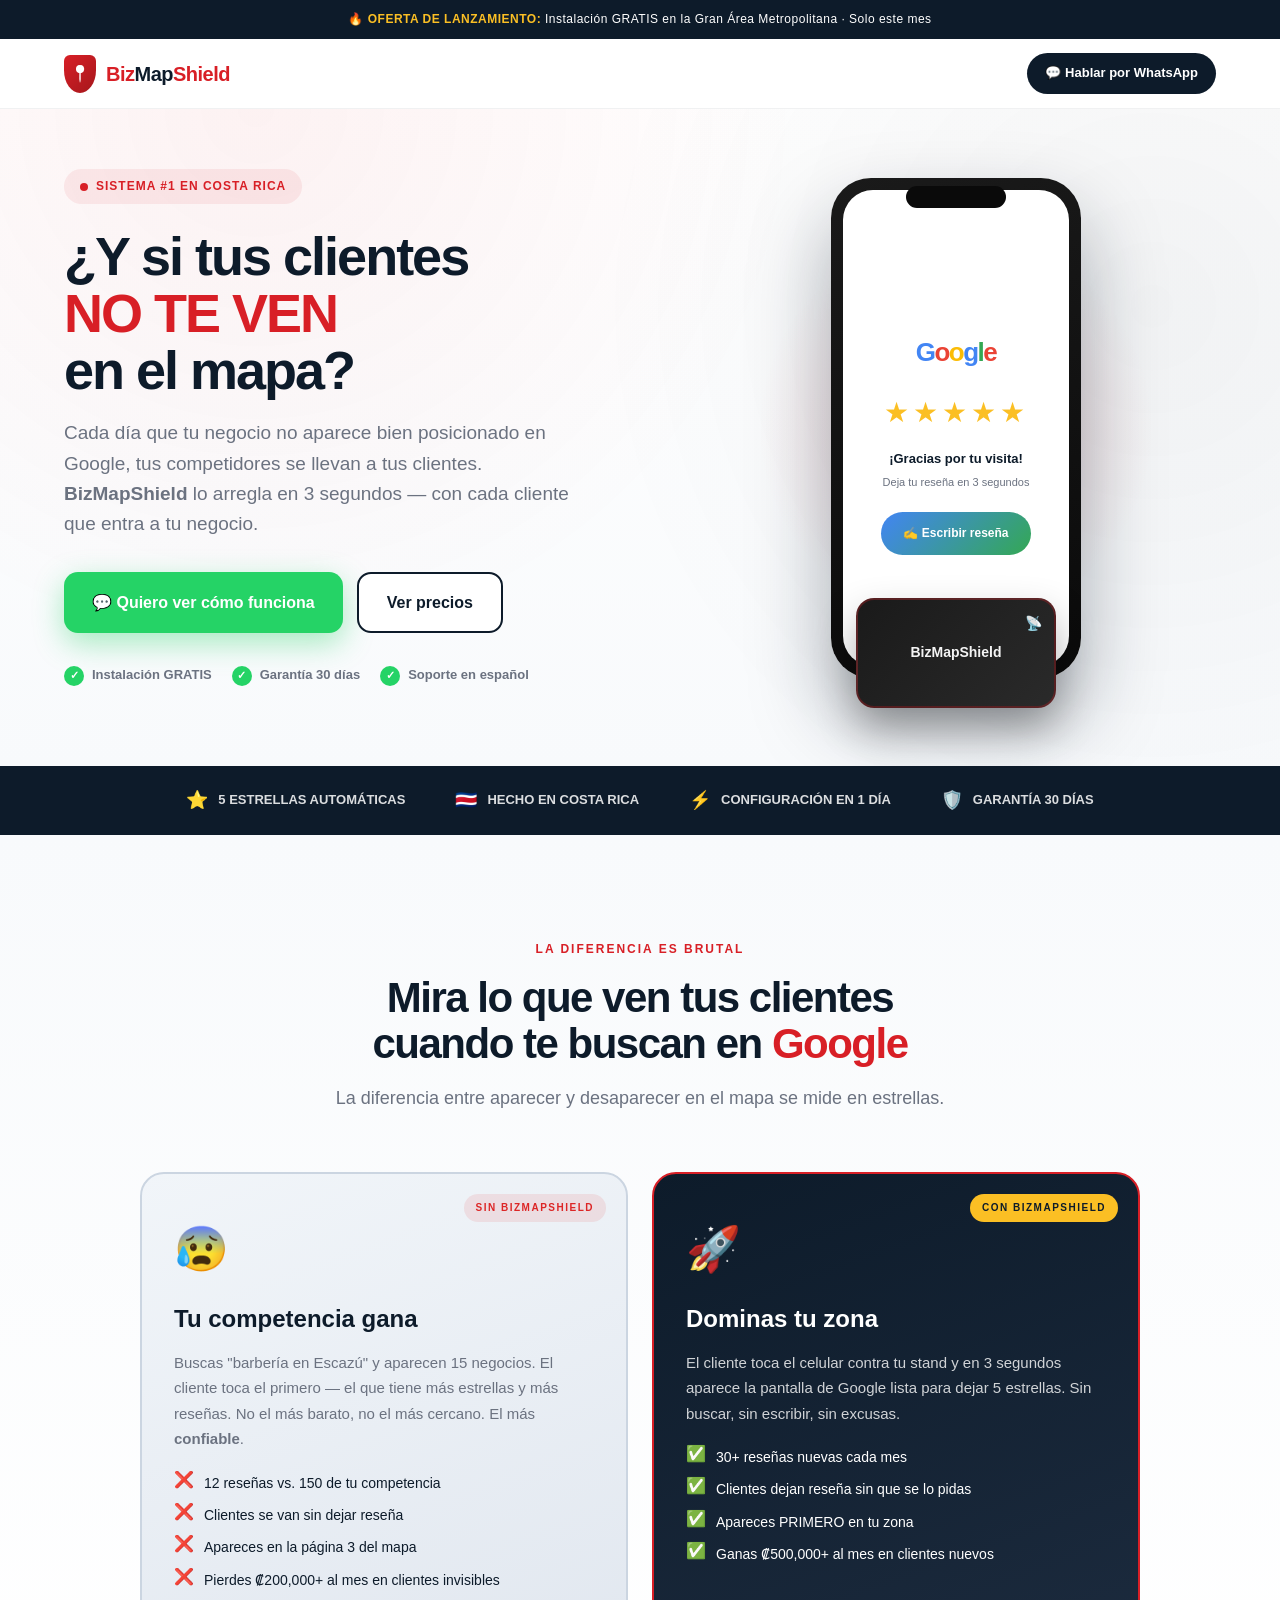
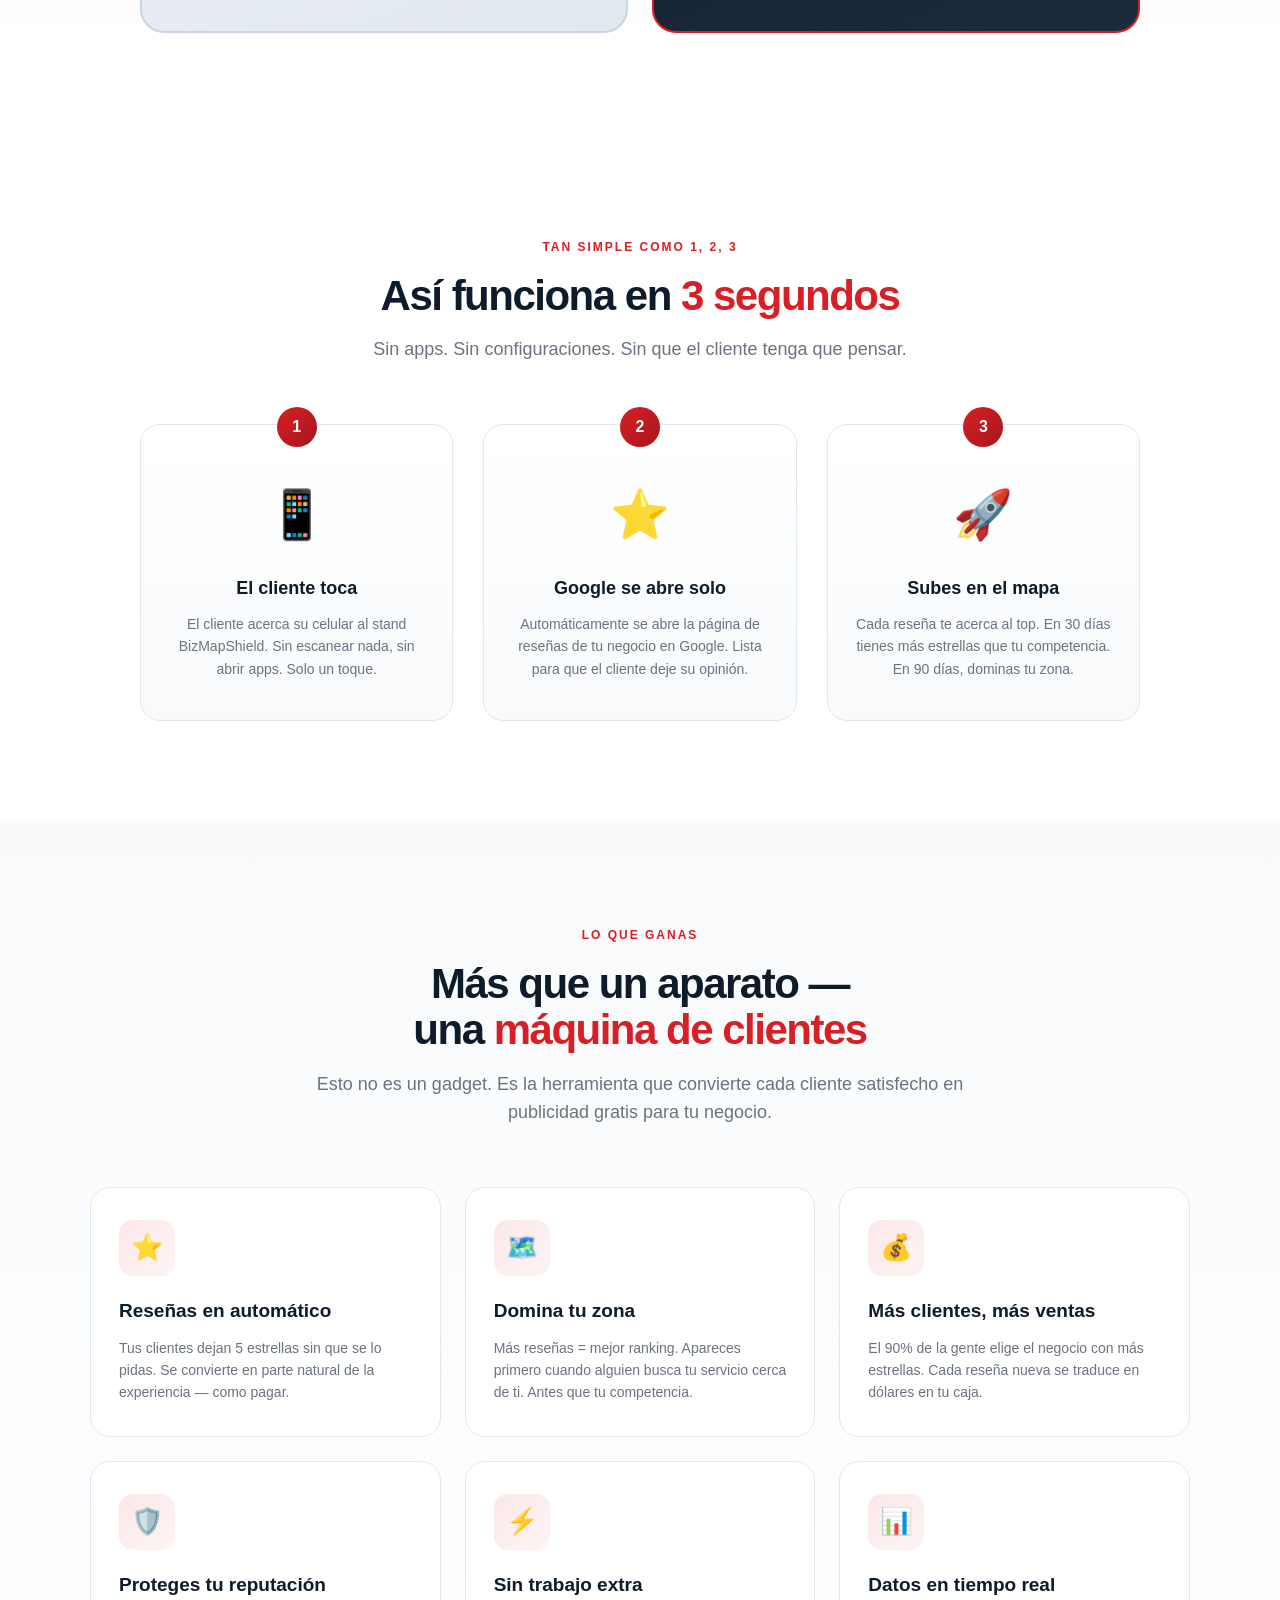
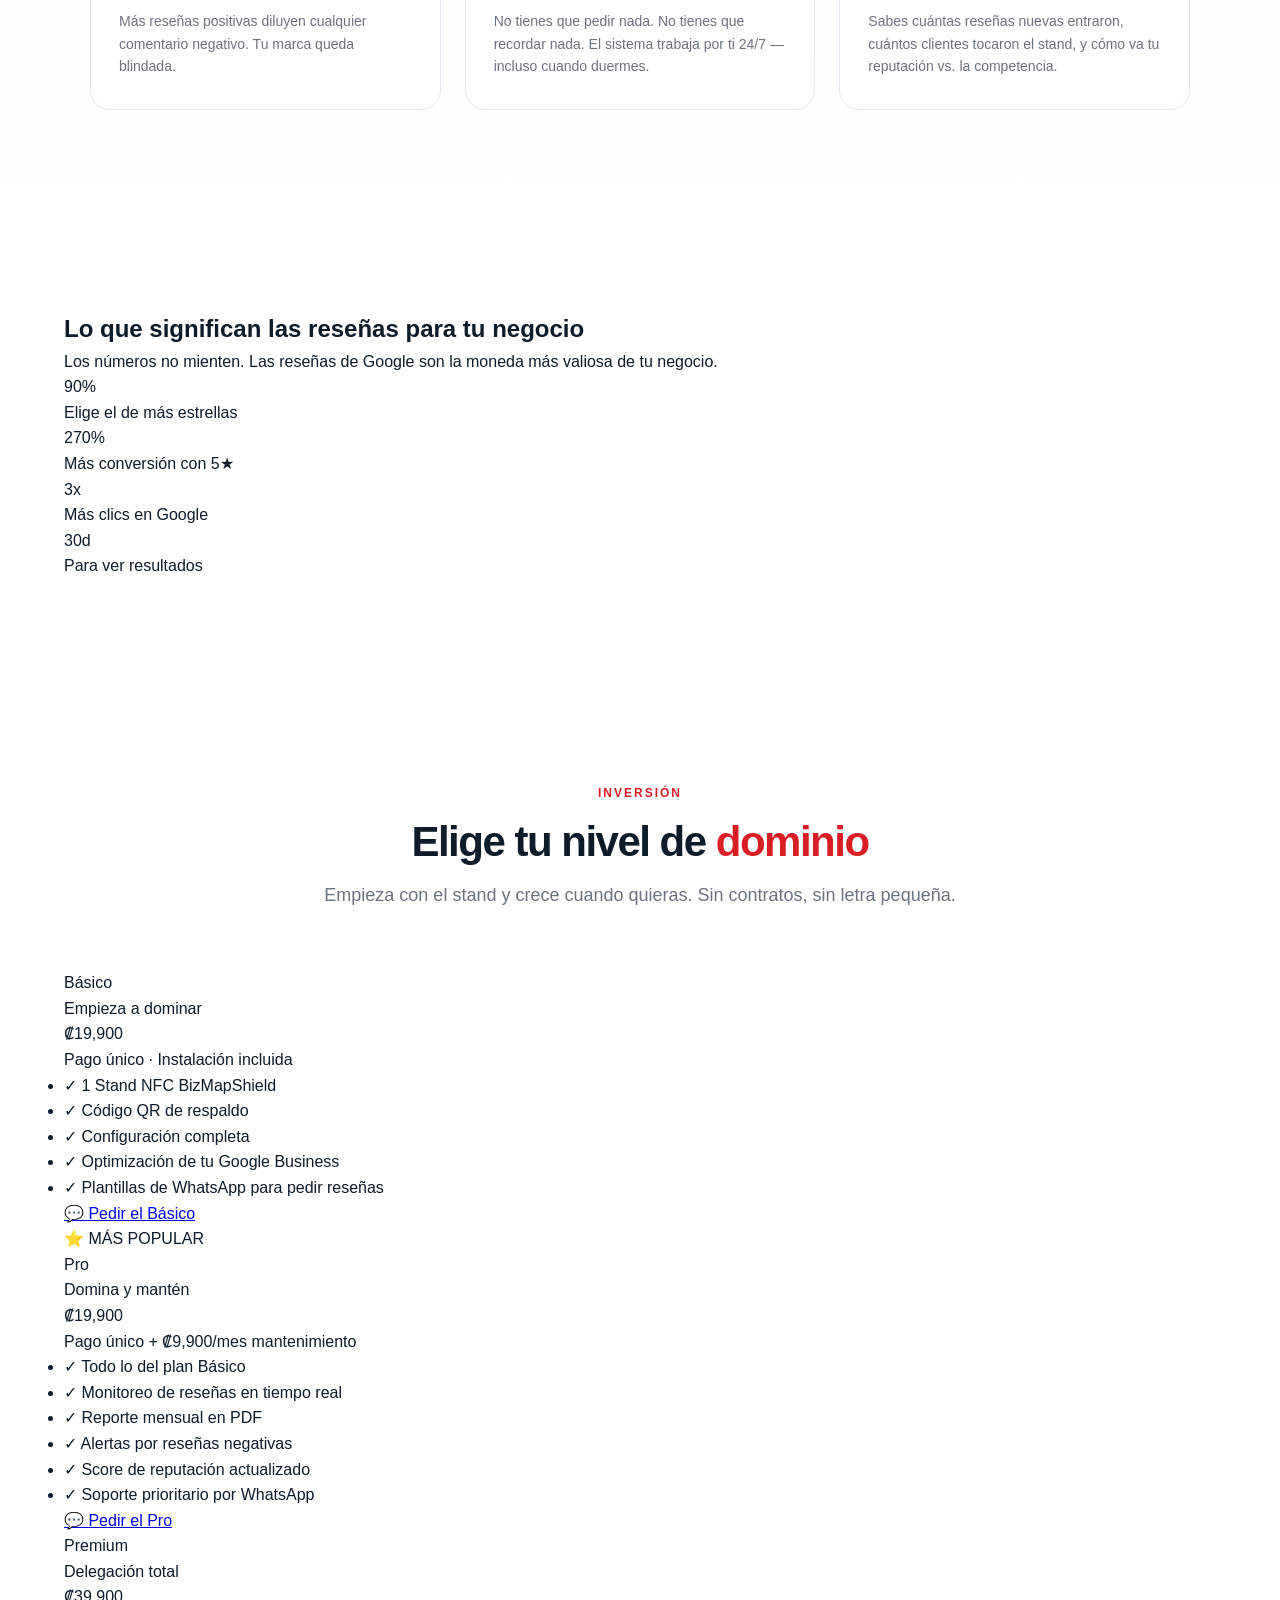
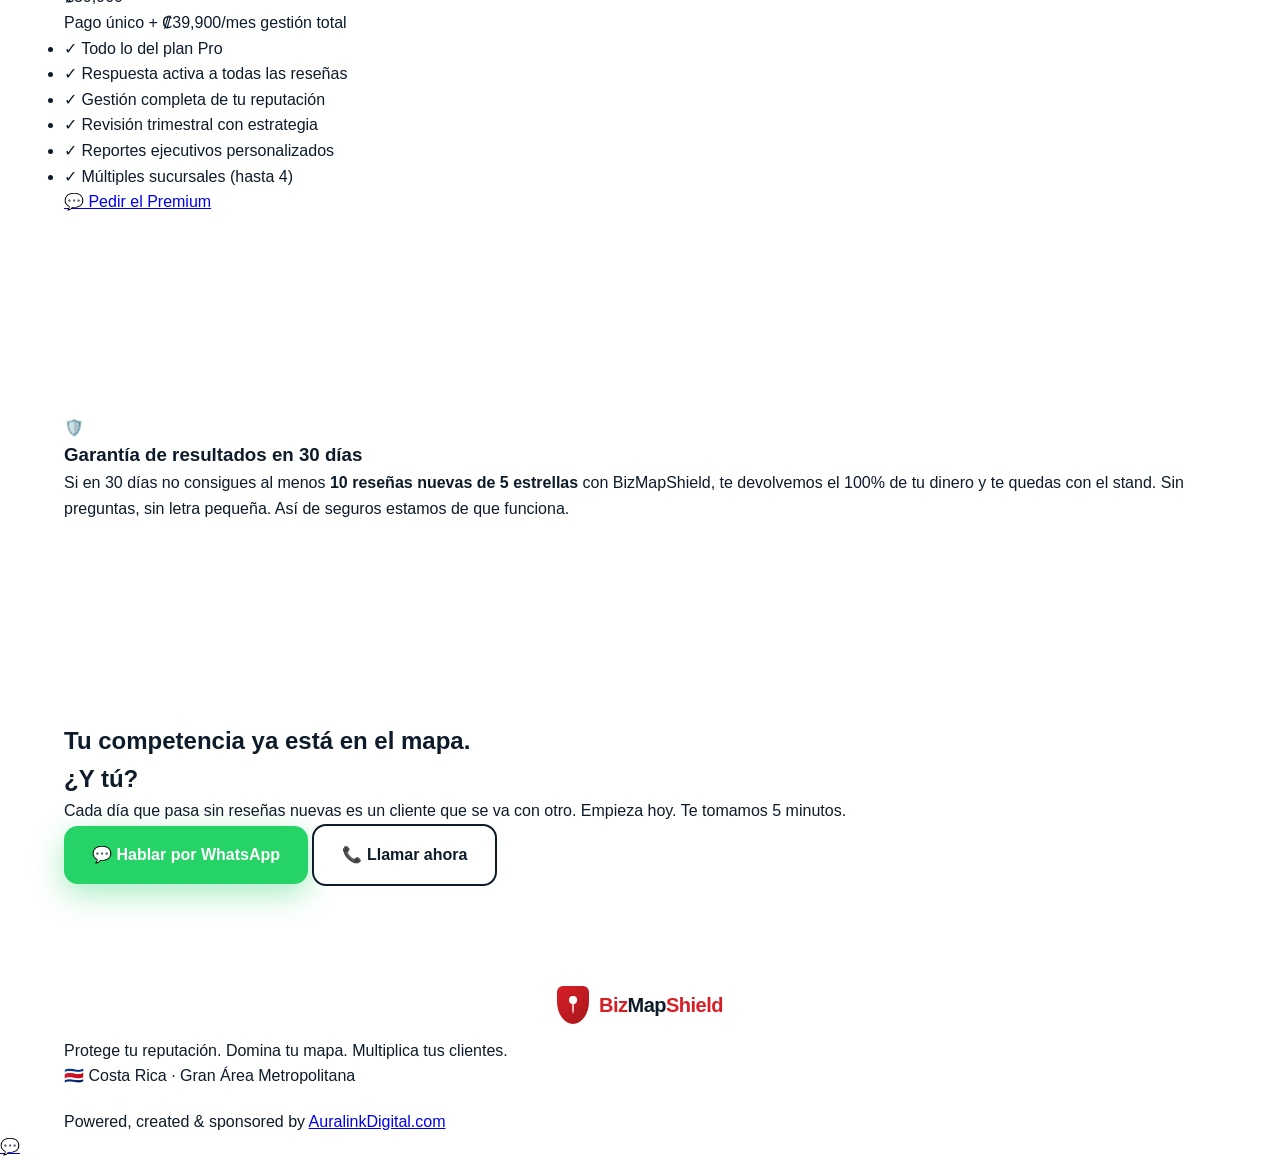
==== bizmapshieldlanding.html @ e91184d0 "Add files via upload" ====
<!DOCTYPE html>
<html lang="es">
<head>
<meta charset="UTF-8" />
<meta name="viewport" content="width=device-width, initial-scale=1.0" />
<title>BizMapShield — Domina tu Mapa. Multiplica tus Clientes.</title>
<meta name="description" content="Consigue más reseñas de 5 estrellas en Google automáticamente. Domina tu zona en Google Maps y multiplica tus clientes. Desde ₡19,900. Costa Rica." />

<script async src="https://www.googletagmanager.com/gtag/js?id=G-H999LY10ZN"></script>
<script>
  window.dataLayer = window.dataLayer || [];
  function gtag(){dataLayer.push(arguments);}
  gtag('js', new Date());
  gtag('config', 'G-H999LY10ZN');
</script>

<style>
  * { margin: 0; padding: 0; box-sizing: border-box; }
  :root {
    --red: #d81f26;
    --red-dark: #a5171c;
    --navy: #0d1b2a;
    --navy-light: #1b2a3d;
    --white: #ffffff;
    --gray: #6b7280;
    --green: #25D366;
    --gold: #fbbf24;
  }
  html { scroll-behavior: smooth; }
  body {
    font-family: -apple-system, BlinkMacSystemFont, "Segoe UI", Roboto, Arial, sans-serif;
    background: var(--white);
    color: var(--navy);
    -webkit-font-smoothing: antialiased;
    overflow-x: hidden;
    line-height: 1.6;
  }
  @keyframes fadeUp { from { opacity: 0; transform: translateY(30px); } to { opacity: 1; transform: translateY(0); } }
  @keyframes pulse { 0%,100% { transform: scale(1); } 50% { transform: scale(1.08); } }
  @keyframes float { 0%,100% { transform: translateY(0); } 50% { transform: translateY(-12px); } }
  @keyframes star-pop { 0% { transform: scale(0) rotate(-45deg); opacity: 0; } 60% { transform: scale(1.2); opacity: 1; } 100% { transform: scale(1); opacity: 1; } }

  .reveal { opacity: 0; transform: translateY(30px); transition: opacity 0.8s ease, transform 0.8s ease; }
  .reveal.visible { opacity: 1; transform: translateY(0); }
  .container { max-width: 1200px; margin: 0 auto; padding: 0 24px; }

  .topbar { background: var(--navy); color: var(--white); padding: 10px 0; font-size: 12px; text-align: center; letter-spacing: 0.5px; }
  .topbar strong { color: var(--gold); }

  .navbar { position: sticky; top: 0; z-index: 100; background: rgba(255,255,255,0.95); backdrop-filter: blur(12px); -webkit-backdrop-filter: blur(12px); border-bottom: 1px solid rgba(13,27,42,0.06); padding: 14px 0; }
  .nav-inner { display: flex; justify-content: space-between; align-items: center; max-width: 1200px; margin: 0 auto; padding: 0 24px; }
  .brand { display: flex; align-items: center; gap: 10px; font-size: 20px; font-weight: 800; letter-spacing: -0.5px; }
  .brand-shield { width: 32px; height: 38px; background: linear-gradient(135deg, var(--red), var(--red-dark)); border-radius: 6px 6px 50% 50% / 6px 6px 60% 60%; display: flex; align-items: center; justify-content: center; }
  .brand-shield::after { content: "📍"; font-size: 16px; filter: brightness(0) invert(1); }
  .brand .biz { color: var(--red); }
  .brand .map { color: var(--navy); }
  .brand .shield { color: var(--red); }
  .nav-cta { display: flex; align-items: center; gap: 8px; background: var(--navy); color: var(--white); padding: 10px 18px; border-radius: 50px; font-size: 13px; font-weight: 700; text-decoration: none; transition: transform 0.2s; }
  .nav-cta:hover { transform: translateY(-1px); }

  .hero { position: relative; padding: 60px 0 80px; background: radial-gradient(circle at 20% 0%, rgba(216,31,38,0.06) 0%, transparent 45%), radial-gradient(circle at 90% 30%, rgba(13,27,42,0.05) 0%, transparent 45%), linear-gradient(180deg, #ffffff 0%, #f8fafc 100%); overflow: hidden; }
  .hero-grid { display: grid; grid-template-columns: 1.1fr 1fr; gap: 60px; align-items: center; }
  .hero-badge { display: inline-flex; align-items: center; gap: 8px; background: rgba(216,31,38,0.08); color: var(--red); padding: 8px 16px; border-radius: 50px; font-size: 12px; font-weight: 800; letter-spacing: 1px; text-transform: uppercase; margin-bottom: 24px; }
  .hero-badge .dot { width: 8px; height: 8px; background: var(--red); border-radius: 50%; animation: pulse 2s ease-in-out infinite; }
  .hero h1 { font-size: 54px; font-weight: 900; line-height: 1.05; letter-spacing: -2px; color: var(--navy); margin-bottom: 20px; }
  .hero h1 .red { color: var(--red); }
  .hero p.lead { font-size: 19px; color: var(--gray); line-height: 1.6; margin-bottom: 32px; max-width: 540px; }
  .hero-ctas { display: flex; gap: 14px; flex-wrap: wrap; }
  .btn { display: inline-flex; align-items: center; justify-content: center; gap: 10px; padding: 16px 28px; border-radius: 14px; font-size: 16px; font-weight: 800; text-decoration: none; border: none; cursor: pointer; transition: transform 0.2s, box-shadow 0.2s; font-family: inherit; white-space: nowrap; }
  .btn:active { transform: scale(0.97); }
  .btn-primary { background: var(--green); color: var(--white); box-shadow: 0 10px 30px rgba(37,211,102,0.4); }
  .btn-primary:hover { transform: translateY(-2px); box-shadow: 0 15px 40px rgba(37,211,102,0.5); }
  .btn-secondary { background: var(--white); color: var(--navy); border: 2px solid var(--navy); }
  .btn-secondary:hover { background: var(--navy); color: var(--white); transform: translateY(-2px); }
  .hero-trust { display: flex; gap: 20px; margin-top: 32px; flex-wrap: wrap; }
  .trust-item { display: flex; align-items: center; gap: 8px; font-size: 13px; color: var(--gray); font-weight: 600; }
  .trust-item .check { width: 20px; height: 20px; background: var(--green); border-radius: 50%; display: flex; align-items: center; justify-content: center; color: white; font-size: 11px; flex-shrink: 0; }

  .hero-visual { position: relative; display: flex; justify-content: center; align-items: center; min-height: 500px; }
  .visual-glow { position: absolute; width: 400px; height: 400px; background: radial-gradient(circle, rgba(216,31,38,0.15) 0%, transparent 70%); border-radius: 50%; animation: pulse 4s ease-in-out infinite; }
  .phone-mock { position: relative; width: 250px; height: 500px; background: linear-gradient(160deg, #1a1a1a, #0a0a0a); border-radius: 40px; padding: 12px; box-shadow: 0 40px 80px rgba(13,27,42,0.35); z-index: 2; animation: float 6s ease-in-out infinite; }
  .phone-screen { width: 100%; height: 100%; background: var(--white); border-radius: 30px; overflow: hidden; display: flex; flex-direction: column; position: relative; }
  .phone-notch { position: absolute; top: 8px; left: 50%; transform: translateX(-50%); width: 100px; height: 22px; background: #0a0a0a; border-radius: 50px; z-index: 3; }
  .phone-content { padding: 50px 18px 18px; display: flex; flex-direction: column; height: 100%; align-items: center; justify-content: center; text-align: center; }
  .google-logo { font-size: 26px; font-weight: 700; letter-spacing: -1.5px; margin-bottom: 18px; }
  .google-logo .g1 { color: #4285F4; }
  .google-logo .g2 { color: #EA4335; }
  .google-logo .g3 { color: #FBBC05; }
  .google-logo .g4 { color: #4285F4; }
  .google-logo .g5 { color: #34A853; }
  .google-logo .g6 { color: #EA4335; }
  .stars-big { font-size: 28px; color: var(--gold); letter-spacing: 4px; margin-bottom: 14px; }
  .stars-big span { display: inline-block; animation: star-pop 0.5s ease both; }
  .stars-big span:nth-child(1) { animation-delay: 0.1s; }
  .stars-big span:nth-child(2) { animation-delay: 0.2s; }
  .stars-big span:nth-child(3) { animation-delay: 0.3s; }
  .stars-big span:nth-child(4) { animation-delay: 0.4s; }
  .stars-big span:nth-child(5) { animation-delay: 0.5s; }
  .phone-text { font-size: 13px; color: var(--navy); font-weight: 700; line-height: 1.4; margin-bottom: 6px; }
  .phone-subtext { font-size: 11px; color: var(--gray); margin-bottom: 20px; }
  .phone-btn { background: linear-gradient(135deg, #4285F4, #34A853); color: white; padding: 12px 22px; border-radius: 50px; font-size: 12px; font-weight: 800; display: inline-flex; align-items: center; gap: 6px; }
  .nfc-stand { position: absolute; bottom: -30px; left: 50%; transform: translateX(-50%); width: 200px; height: 110px; background: linear-gradient(135deg, #1a1a1a, #2a2a2a); border-radius: 18px; box-shadow: 0 20px 40px rgba(0,0,0,0.3); display: flex; align-items: center; justify-content: center; z-index: 3; border: 2px solid rgba(216,31,38,0.3); }
  .nfc-stand::before { content: "BizMapShield"; color: rgba(255,255,255,0.95); font-size: 14px; font-weight: 800; }
  .nfc-stand::after { content: "📡"; position: absolute; top: 12px; right: 12px; font-size: 14px; animation: pulse 2s ease-in-out infinite; }

  .trustbar { background: var(--navy); color: var(--white); padding: 20px 0; }
  .trustbar-inner { display: flex; justify-content: center; gap: 50px; flex-wrap: wrap; padding: 0 24px; }
  .trustbar-item { display: flex; align-items: center; gap: 10px; font-size: 13px; font-weight: 700; color: rgba(255,255,255,0.85); }
  .trustbar-item .icon { color: var(--gold); font-size: 18px; }

  section { padding: 100px 0; }
  .section-head { text-align: center; max-width: 700px; margin: 0 auto 60px; }
  .section-label { display: inline-block; color: var(--red); font-size: 12px; font-weight: 800; letter-spacing: 2px; text-transform: uppercase; margin-bottom: 16px; }
  .section-head h2 { font-size: 42px; font-weight: 900; line-height: 1.1; letter-spacing: -1.5px; color: var(--navy); margin-bottom: 16px; }
  .section-head h2 .red { color: var(--red); }
  .section-head p { font-size: 18px; color: var(--gray); line-height: 1.6; }

  .problem { background: linear-gradient(180deg, #f8fafc 0%, #ffffff 100%); }
  .ba-grid { display: grid; grid-template-columns: 1fr 1fr; gap: 24px; max-width: 1000px; margin: 0 auto; }
  .ba-card { border-radius: 24px; padding: 40px 32px; position: relative; transition: transform 0.3s ease; }
  .ba-card:hover { transform: translateY(-6px); }
  .ba-card.before { background: linear-gradient(160deg, #f1f5f9, #e2e8f0); border: 2px solid #cbd5e1; }
  .ba-card.after { background: linear-gradient(160deg, var(--navy), var(--navy-light)); color: var(--white); border: 2px solid var(--red); }
  .ba-tag { position: absolute; top: 20px; right: 20px; font-size: 10px; font-weight: 800; letter-spacing: 1.5px; text-transform: uppercase; padding: 6px 12px; border-radius: 50px; }
  .before .ba-tag { background: rgba(220,38,38,0.1); color: #dc2626; }
  .after .ba-tag { background: var(--gold); color: var(--navy); }
  .ba-icon { font-size: 44px; margin-bottom: 20px; display: block; }
  .ba-card h3 { font-size: 24px; font-weight: 800; margin-bottom: 16px; line-height: 1.2; }
  .ba-card p { font-size: 15px; line-height: 1.7; }
  .before p { color: var(--gray); }
  .after p { color: rgba(255,255,255,0.8); }
  .ba-list { list-style: none; margin-top: 20px; display: flex; flex-direction: column; gap: 10px; }
  .ba-list li { display: flex; align-items: flex-start; gap: 10px; font-size: 14px; }
  .ba-list li .mark { flex-shrink: 0; font-size: 16px; line-height: 1; }

  .how { background: var(--white); }
  .steps { display: grid; grid-template-columns: repeat(3, 1fr); gap: 30px; max-width: 1000px; margin: 0 auto; }
  .step { text-align: center; padding: 40px 24px; border-radius: 20px; background: linear-gradient(180deg, #ffffff, #f8fafc); border: 1px solid #e2e8f0; transition: transform 0.3s, box-shadow 0.3s; position: relative; }
  .step:hover { transform: translateY(-6px); box-shadow: 0 20px 40px rgba(13,27,42,0.08); border-color: var(--red); }
  .step-num { position: absolute; top: -18px; left: 50%; transform: translateX(-50%); width: 40px; height: 40px; background: linear-gradient(135deg, var(--red), var(--red-dark)); color: var(--white); border-radius: 50%; display: flex; align-items: center; justify-content: center; font-size: 16px; font-weight: 900; }
  .step-icon { font-size: 48px; margin: 12px 0 20px; display: block; }
  .step h4 { font-size: 18px; font-weight: 800; color: var(--navy); margin-bottom: 10px; }
  .step p { font-size: 14px; color: var(--gray); }

  .benefits { background: linear-gradient(180deg, #f8fafc 0%, #ffffff 100%); }
  .benefits-grid { display: grid; grid-template-columns: repeat(auto-fit, minmax(280px, 1fr)); gap: 24px; max-width: 1100px; margin: 0 auto; }
  .benefit-card { background: var(--white); border-radius: 20px; padding: 32px 28px; border: 1px solid #e2e8f0; transition: transform 0.3s, box-shadow 0.3s, border-color 0.3s; }
  .benefit-card:hover { transform: translateY(-6px); box-shadow: 0 20px 50px rgba(13,27,42,0.08); border-color: var(--red); }
  .benefit-icon { width: 56px; height: 56px; background: linear-gradient(135deg, rgba(216,31,38,0.1), rgba(216,31,38,0.05)); border-radius: 14px; display: flex; align-items: center; justify-content: center; font-size: 26px; margin-bottom: 20px; }
  .benefit-card h4 { font-size: 19px; font-weight: 800; color: var(--navy); margin-bottom: 10px; }
  .benefit-card p { font-size: 14px; color: var(--gray); }

  @media (max-width: 900px) {
    .hero-grid { grid-template-columns: 1fr; gap: 40px; }
    .hero h1 { font-size: 36px; }
    .hero-visual { min-height: 420px; }
    .phone-mock { width: 210px; height: 420px; }
    .nfc-stand { width: 170px; height: 90px; }
    .ba-grid { grid-template-columns: 1fr; }
    .steps { grid-template-columns: 1fr; }
    .section-head h2 { font-size: 30px; }
  }
</style>
</head>
<body>
<!-- ============ TOPBAR ============ -->
<div class="topbar">
  🔥 <strong>OFERTA DE LANZAMIENTO:</strong> Instalación GRATIS en la Gran Área Metropolitana · Solo este mes
</div>

<!-- ============ NAVBAR ============ -->
<nav class="navbar">
  <div class="nav-inner">
    <div class="brand">
      <div class="brand-shield"></div>
      <div><span class="biz">Biz</span><span class="map">Map</span><span class="shield">Shield</span></div>
    </div>
    <a href="https://wa.me/50663889598?text=Hola%2C%20quiero%20m%C3%A1s%20informaci%C3%B3n%20de%20BizMapShield"
       target="_blank" rel="noopener" class="nav-cta"
       onclick="gtag('event','click_whatsapp',{event_category:'CTA',event_label:'Nav WhatsApp'});">
      💬 Hablar por WhatsApp
    </a>
  </div>
</nav>

<!-- ============ HERO ============ -->
<section class="hero">
  <div class="container">
    <div class="hero-grid">
      <div class="reveal">
        <div class="hero-badge">
          <span class="dot"></span>
          Sistema #1 en Costa Rica
        </div>
        <h1>
          ¿Y si tus clientes<br>
          <span class="red">NO TE VEN</span><br>
          en el mapa?
        </h1>
        <p class="lead">
          Cada día que tu negocio no aparece bien posicionado en Google, tus competidores se llevan a tus clientes.
          <strong>BizMapShield</strong> lo arregla en 3 segundos — con cada cliente que entra a tu negocio.
        </p>
        <div class="hero-ctas">
          <a href="https://wa.me/50663889598?text=Hola%2C%20quiero%20ver%20c%C3%B3mo%20funciona%20BizMapShield"
             target="_blank" rel="noopener" class="btn btn-primary"
             onclick="gtag('event','click_whatsapp',{event_category:'CTA',event_label:'Hero WhatsApp'});">
            💬 Quiero ver cómo funciona
          </a>
          <a href="#pricing" class="btn btn-secondary">
            Ver precios
          </a>
        </div>
        <div class="hero-trust">
          <div class="trust-item"><div class="check">✓</div> Instalación GRATIS</div>
          <div class="trust-item"><div class="check">✓</div> Garantía 30 días</div>
          <div class="trust-item"><div class="check">✓</div> Soporte en español</div>
        </div>
      </div>

      <div class="hero-visual reveal">
        <div class="visual-glow"></div>
        <div class="phone-mock">
          <div class="phone-notch"></div>
          <div class="phone-screen">
            <div class="phone-content">
              <div class="google-logo">
                <span class="g1">G</span><span class="g2">o</span><span class="g3">o</span><span class="g4">g</span><span class="g5">l</span><span class="g6">e</span>
              </div>
              <div class="stars-big">
                <span>★</span><span>★</span><span>★</span><span>★</span><span>★</span>
              </div>
              <div class="phone-text">¡Gracias por tu visita!</div>
              <div class="phone-subtext">Deja tu reseña en 3 segundos</div>
              <div class="phone-btn">✍️ Escribir reseña</div>
            </div>
          </div>
        </div>
        <div class="nfc-stand"></div>
      </div>
    </div>
  </div>
</section>

<!-- ============ TRUSTBAR ============ -->
<div class="trustbar">
  <div class="trustbar-inner">
    <div class="trustbar-item"><span class="icon">⭐</span> 5 ESTRELLAS AUTOMÁTICAS</div>
    <div class="trustbar-item"><span class="icon">🇨🇷</span> HECHO EN COSTA RICA</div>
    <div class="trustbar-item"><span class="icon">⚡</span> CONFIGURACIÓN EN 1 DÍA</div>
    <div class="trustbar-item"><span class="icon">🛡️</span> GARANTÍA 30 DÍAS</div>
  </div>
</div>

<!-- ============ PROBLEM / SOLUTION ============ -->
<section class="problem">
  <div class="container">
    <div class="section-head reveal">
      <span class="section-label">La diferencia es brutal</span>
      <h2>Mira lo que ven tus clientes<br>cuando te buscan en <span class="red">Google</span></h2>
      <p>La diferencia entre aparecer y desaparecer en el mapa se mide en estrellas.</p>
    </div>

    <div class="ba-grid">
      <div class="ba-card before reveal">
        <div class="ba-tag">Sin BizMapShield</div>
        <span class="ba-icon">😰</span>
        <h3>Tu competencia gana</h3>
        <p>Buscas "barbería en Escazú" y aparecen 15 negocios. El cliente toca el primero — el que tiene más estrellas y más reseñas. No el más barato, no el más cercano. El más <strong>confiable</strong>.</p>
        <ul class="ba-list">
          <li><span class="mark">❌</span> 12 reseñas vs. 150 de tu competencia</li>
          <li><span class="mark">❌</span> Clientes se van sin dejar reseña</li>
          <li><span class="mark">❌</span> Apareces en la página 3 del mapa</li>
          <li><span class="mark">❌</span> Pierdes ₡200,000+ al mes en clientes invisibles</li>
        </ul>
      </div>

      <div class="ba-card after reveal">
        <div class="ba-tag">Con BizMapShield</div>
        <span class="ba-icon">🚀</span>
        <h3>Dominas tu zona</h3>
        <p>El cliente toca el celular contra tu stand y en 3 segundos aparece la pantalla de Google lista para dejar 5 estrellas. Sin buscar, sin escribir, sin excusas.</p>
        <ul class="ba-list">
          <li><span class="mark">✅</span> 30+ reseñas nuevas cada mes</li>
          <li><span class="mark">✅</span> Clientes dejan reseña sin que se lo pidas</li>
          <li><span class="mark">✅</span> Apareces PRIMERO en tu zona</li>
          <li><span class="mark">✅</span> Ganas ₡500,000+ al mes en clientes nuevos</li>
        </ul>
      </div>
    </div>
  </div>
</section>

<!-- ============ HOW IT WORKS ============ -->
<section class="how">
  <div class="container">
    <div class="section-head reveal">
      <span class="section-label">Tan simple como 1, 2, 3</span>
      <h2>Así funciona en <span class="red">3 segundos</span></h2>
      <p>Sin apps. Sin configuraciones. Sin que el cliente tenga que pensar.</p>
    </div>

    <div class="steps">
      <div class="step reveal">
        <div class="step-num">1</div>
        <span class="step-icon">📱</span>
        <h4>El cliente toca</h4>
        <p>El cliente acerca su celular al stand BizMapShield. Sin escanear nada, sin abrir apps. Solo un toque.</p>
      </div>
      <div class="step reveal">
        <div class="step-num">2</div>
        <span class="step-icon">⭐</span>
        <h4>Google se abre solo</h4>
        <p>Automáticamente se abre la página de reseñas de tu negocio en Google. Lista para que el cliente deje su opinión.</p>
      </div>
      <div class="step reveal">
        <div class="step-num">3</div>
        <span class="step-icon">🚀</span>
        <h4>Subes en el mapa</h4>
        <p>Cada reseña te acerca al top. En 30 días tienes más estrellas que tu competencia. En 90 días, dominas tu zona.</p>
      </div>
    </div>
  </div>
</section>

<!-- ============ BENEFITS ============ -->
<section class="benefits">
  <div class="container">
    <div class="section-head reveal">
      <span class="section-label">Lo que ganas</span>
      <h2>Más que un aparato —<br>una <span class="red">máquina de clientes</span></h2>
      <p>Esto no es un gadget. Es la herramienta que convierte cada cliente satisfecho en publicidad gratis para tu negocio.</p>
    </div>

    <div class="benefits-grid">
      <div class="benefit-card reveal">
        <div class="benefit-icon">⭐</div>
        <h4>Reseñas en automático</h4>
        <p>Tus clientes dejan 5 estrellas sin que se lo pidas. Se convierte en parte natural de la experiencia — como pagar.</p>
      </div>
      <div class="benefit-card reveal">
        <div class="benefit-icon">🗺️</div>
        <h4>Domina tu zona</h4>
        <p>Más reseñas = mejor ranking. Apareces primero cuando alguien busca tu servicio cerca de ti. Antes que tu competencia.</p>
      </div>
      <div class="benefit-card reveal">
        <div class="benefit-icon">💰</div>
        <h4>Más clientes, más ventas</h4>
        <p>El 90% de la gente elige el negocio con más estrellas. Cada reseña nueva se traduce en dólares en tu caja.</p>
      </div>
      <div class="benefit-card reveal">
        <div class="benefit-icon">🛡️</div>
        <h4>Proteges tu reputación</h4>
        <p>Más reseñas positivas diluyen cualquier comentario negativo. Tu marca queda blindada.</p>
      </div>
      <div class="benefit-card reveal">
        <div class="benefit-icon">⚡</div>
        <h4>Sin trabajo extra</h4>
        <p>No tienes que pedir nada. No tienes que recordar nada. El sistema trabaja por ti 24/7 — incluso cuando duermes.</p>
      </div>
      <div class="benefit-card reveal">
        <div class="benefit-icon">📊</div>
        <h4>Datos en tiempo real</h4>
        <p>Sabes cuántas reseñas nuevas entraron, cuántos clientes tocaron el stand, y cómo va tu reputación vs. la competencia.</p>
      </div>
    </div>
  </div>
</section>
<!-- ============ STATS ============ -->
<section class="stats">
  <div class="container">
    <div class="stats-head reveal">
      <h2>Lo que <span class="gold">significan las reseñas</span> para tu negocio</h2>
      <p>Los números no mienten. Las reseñas de Google son la moneda más valiosa de tu negocio.</p>
    </div>

    <div class="stats-grid">
      <div class="stat reveal">
        <div class="stat-num">90<span class="suffix">%</span></div>
        <div class="stat-label">Elige el de más estrellas</div>
      </div>
      <div class="stat reveal">
        <div class="stat-num">270<span class="suffix">%</span></div>
        <div class="stat-label">Más conversión con 5★</div>
      </div>
      <div class="stat reveal">
        <div class="stat-num">3<span class="suffix">x</span></div>
        <div class="stat-label">Más clics en Google</div>
      </div>
      <div class="stat reveal">
        <div class="stat-num">30<span class="suffix">d</span></div>
        <div class="stat-label">Para ver resultados</div>
      </div>
    </div>
  </div>
</section>

<!-- ============ PRICING ============ -->
<section class="pricing" id="pricing">
  <div class="container">
    <div class="section-head reveal">
      <span class="section-label">Inversión</span>
      <h2>Elige tu nivel de <span class="red">dominio</span></h2>
      <p>Empieza con el stand y crece cuando quieras. Sin contratos, sin letra pequeña.</p>
    </div>

    <div class="pricing-grid">

      <!-- BÁSICO -->
      <div class="price-card reveal">
        <div class="price-tier">Básico</div>
        <div class="price-name">Empieza a dominar</div>
        <div class="price-amount"><span class="currency">₡</span>19,900</div>
        <div class="price-sub">Pago único · Instalación incluida</div>
        <ul class="price-features">
          <li><span class="check">✓</span> 1 Stand NFC BizMapShield</li>
          <li><span class="check">✓</span> Código QR de respaldo</li>
          <li><span class="check">✓</span> Configuración completa</li>
          <li><span class="check">✓</span> Optimización de tu Google Business</li>
          <li><span class="check">✓</span> Plantillas de WhatsApp para pedir reseñas</li>
        </ul>
        <a href="https://wa.me/50663889598?text=Hola%2C%20quiero%20el%20plan%20B%C3%A1sico%20de%20BizMapShield%20(1%20Stand%20-%20%E2%82%A119%2C900)"
           target="_blank" rel="noopener" class="price-cta secondary"
           onclick="gtag('event','click_whatsapp',{event_category:'Pricing',event_label:'Básico'});">
          💬 Pedir el Básico
        </a>
      </div>

      <!-- PRO (FEATURED) -->
      <div class="price-card featured reveal">
        <div class="featured-badge">⭐ MÁS POPULAR</div>
        <div class="price-tier">Pro</div>
        <div class="price-name">Domina y mantén</div>
        <div class="price-amount"><span class="currency">₡</span>19,900</div>
        <div class="price-sub">Pago único + ₡9,900/mes mantenimiento</div>
        <ul class="price-features">
          <li><span class="check">✓</span> Todo lo del plan Básico</li>
          <li><span class="check">✓</span> Monitoreo de reseñas en tiempo real</li>
          <li><span class="check">✓</span> Reporte mensual en PDF</li>
          <li><span class="check">✓</span> Alertas por reseñas negativas</li>
          <li><span class="check">✓</span> Score de reputación actualizado</li>
          <li><span class="check">✓</span> Soporte prioritario por WhatsApp</li>
        </ul>
        <a href="https://wa.me/50663889598?text=Hola%2C%20quiero%20el%20plan%20Pro%20de%20BizMapShield%20(Stand%20%2B%20Mantenimiento%20%E2%82%A19%2C900%2Fmes)"
           target="_blank" rel="noopener" class="price-cta primary"
           onclick="gtag('event','click_whatsapp',{event_category:'Pricing',event_label:'Pro'});">
          💬 Pedir el Pro
        </a>
      </div>

      <!-- PREMIUM -->
      <div class="price-card reveal">
        <div class="price-tier">Premium</div>
        <div class="price-name">Delegación total</div>
        <div class="price-amount"><span class="currency">₡</span>39,900</div>
        <div class="price-sub">Pago único + ₡39,900/mes gestión total</div>
        <ul class="price-features">
          <li><span class="check">✓</span> Todo lo del plan Pro</li>
          <li><span class="check">✓</span> Respuesta activa a todas las reseñas</li>
          <li><span class="check">✓</span> Gestión completa de tu reputación</li>
          <li><span class="check">✓</span> Revisión trimestral con estrategia</li>
          <li><span class="check">✓</span> Reportes ejecutivos personalizados</li>
          <li><span class="check">✓</span> Múltiples sucursales (hasta 4)</li>
        </ul>
        <a href="https://wa.me/50663889598?text=Hola%2C%20quiero%20el%20plan%20Premium%20de%20BizMapShield%20(Gesti%C3%B3n%20Total)"
           target="_blank" rel="noopener" class="price-cta secondary"
           onclick="gtag('event','click_whatsapp',{event_category:'Pricing',event_label:'Premium'});">
          💬 Pedir el Premium
        </a>
      </div>

    </div>
  </div>
</section>

<!-- ============ GUARANTEE ============ -->
<section class="guarantee">
  <div class="container">
    <div class="guarantee-box reveal">
      <span class="guarantee-icon">🛡️</span>
      <h3>Garantía de resultados en 30 días</h3>
      <p>Si en 30 días no consigues al menos <strong>10 reseñas nuevas de 5 estrellas</strong> con BizMapShield, te devolvemos el 100% de tu dinero y te quedas con el stand. Sin preguntas, sin letra pequeña. Así de seguros estamos de que funciona.</p>
    </div>
  </div>
</section>

<!-- ============ FINAL CTA ============ -->
<section class="final-cta">
  <div class="container">
    <h2 class="reveal">Tu competencia ya está en el mapa.<br>¿Y tú?</h2>
    <p class="reveal">Cada día que pasa sin reseñas nuevas es un cliente que se va con otro. Empieza hoy. Te tomamos 5 minutos.</p>
    <div class="final-ctas reveal">
      <a href="https://wa.me/50663889598?text=Hola%2C%20quiero%20dominar%20mi%20mapa%20con%20BizMapShield"
         target="_blank" rel="noopener" class="btn btn-primary"
         onclick="gtag('event','click_whatsapp',{event_category:'CTA',event_label:'Final WhatsApp'});">
        💬 Hablar por WhatsApp
      </a>
      <a href="tel:+50663889598" class="btn btn-secondary"
         onclick="gtag('event','click_call',{event_category:'CTA',event_label:'Final Call'});">
        📞 Llamar ahora
      </a>
    </div>
  </div>
</section>

<!-- ============ FOOTER ============ -->
<footer class="footer">
  <div class="container">
    <div class="brand" style="justify-content:center; margin-bottom:14px;">
      <div class="brand-shield"></div>
      <div><span class="biz">Biz</span><span class="map">Map</span><span class="shield">Shield</span></div>
    </div>
    <div class="role">Protege tu reputación. Domina tu mapa. Multiplica tus clientes.</div>
    <div class="role" style="margin-bottom:20px;">🇨🇷 Costa Rica · Gran Área Metropolitana</div>
    <div class="powered">
      Powered, created &amp; sponsored by
      <a href="https://auralinkdigital.com" target="_blank" rel="noopener">AuralinkDigital.com</a>
    </div>
  </div>
</footer>

<!-- ============ FLOATING WHATSAPP ============ -->
<a href="https://wa.me/50663889598?text=Hola%2C%20quiero%20informaci%C3%B3n%20de%20BizMapShield"
   target="_blank" rel="noopener" class="wa-float" aria-label="WhatsApp"
   onclick="gtag('event','click_whatsapp',{event_category:'CTA',event_label:'Floating Button'});">
  💬
</a>

<!-- ============ JAVASCRIPT ============ -->
<script>
  // Reveal on scroll
  const observer = new IntersectionObserver((entries) => {
    entries.forEach(entry => {
      if (entry.isIntersecting) {
        entry.target.classList.add('visible');
      }
    });
  }, { threshold: 0.15 });

  document.querySelectorAll('.reveal').forEach(el => observer.observe(el));

  // Smooth scroll for anchor links
  document.querySelectorAll('a[href^="#"]').forEach(anchor => {
    anchor.addEventListener('click', function (e) {
      const target = document.querySelector(this.getAttribute('href'));
      if (target) {
        e.preventDefault();
        target.scrollIntoView({ behavior: 'smooth', block: 'start' });
      }
    });
  });
</script>

</body>
</html>
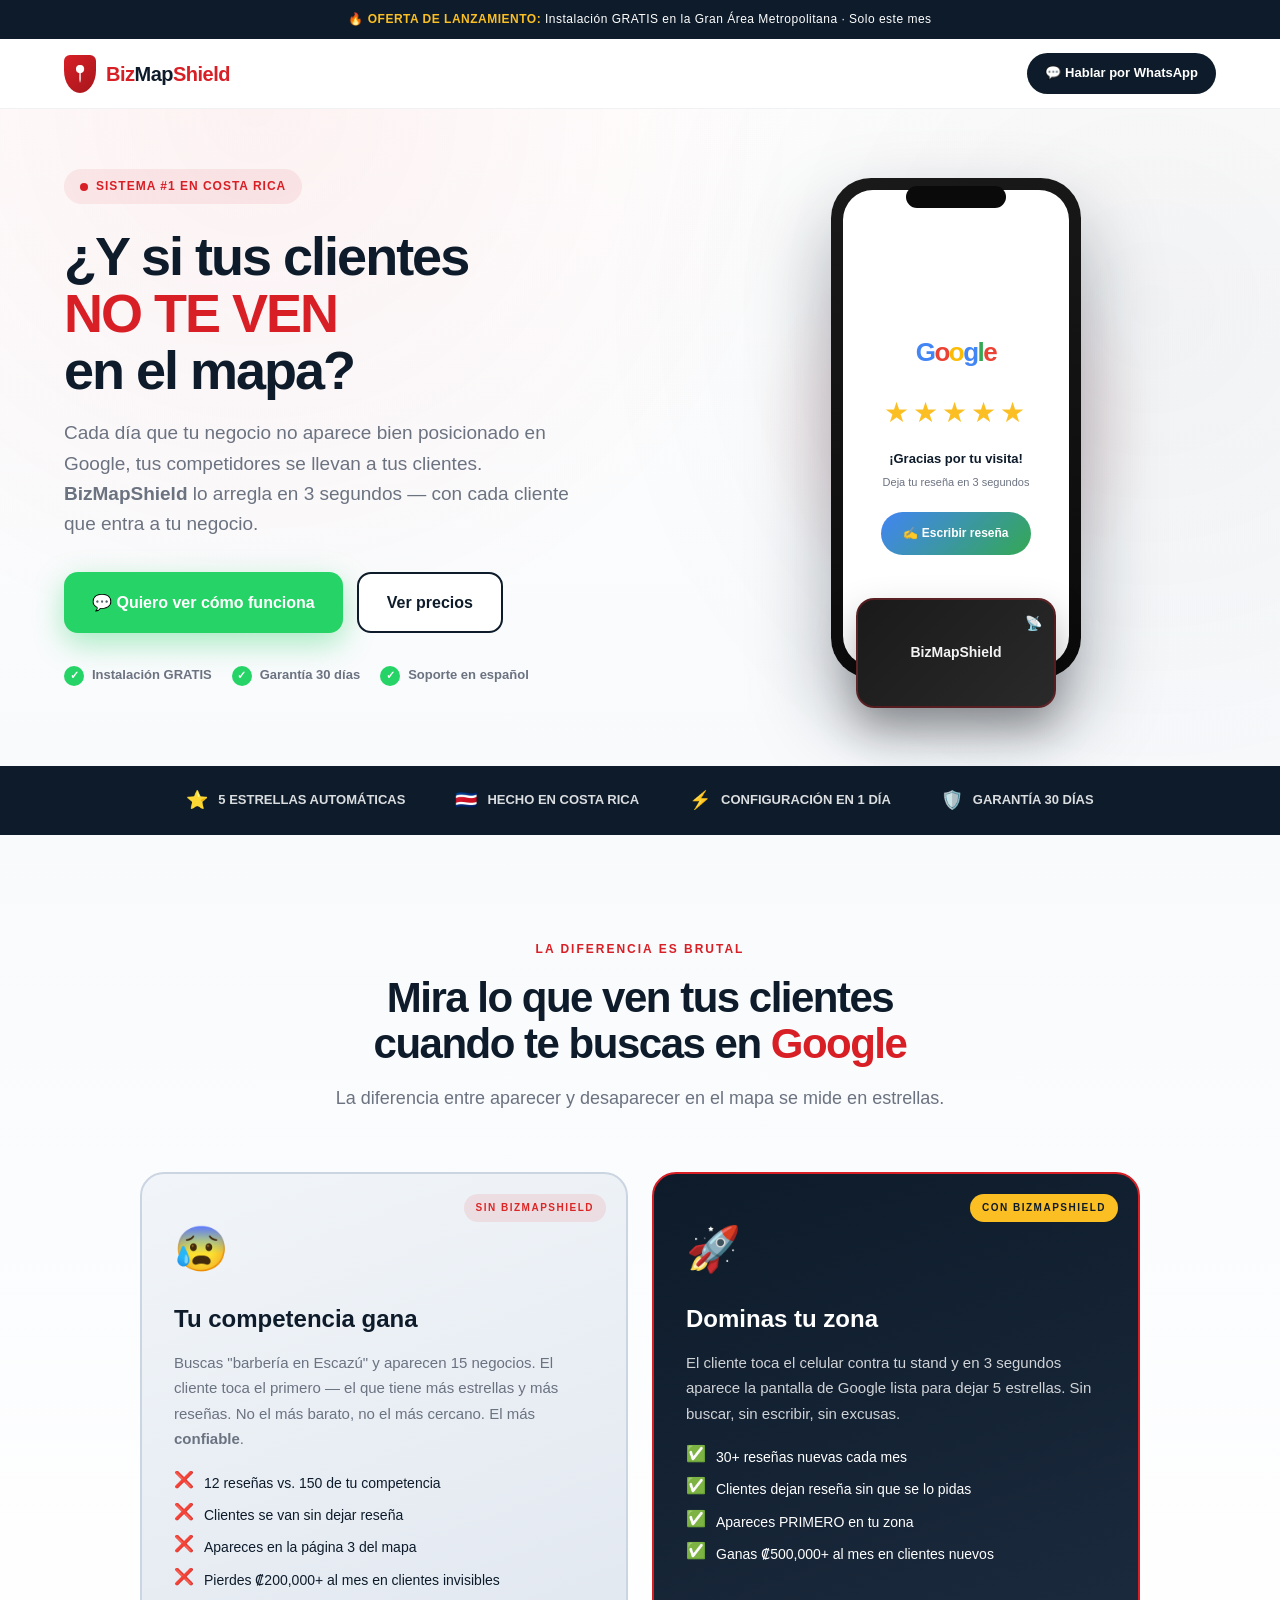
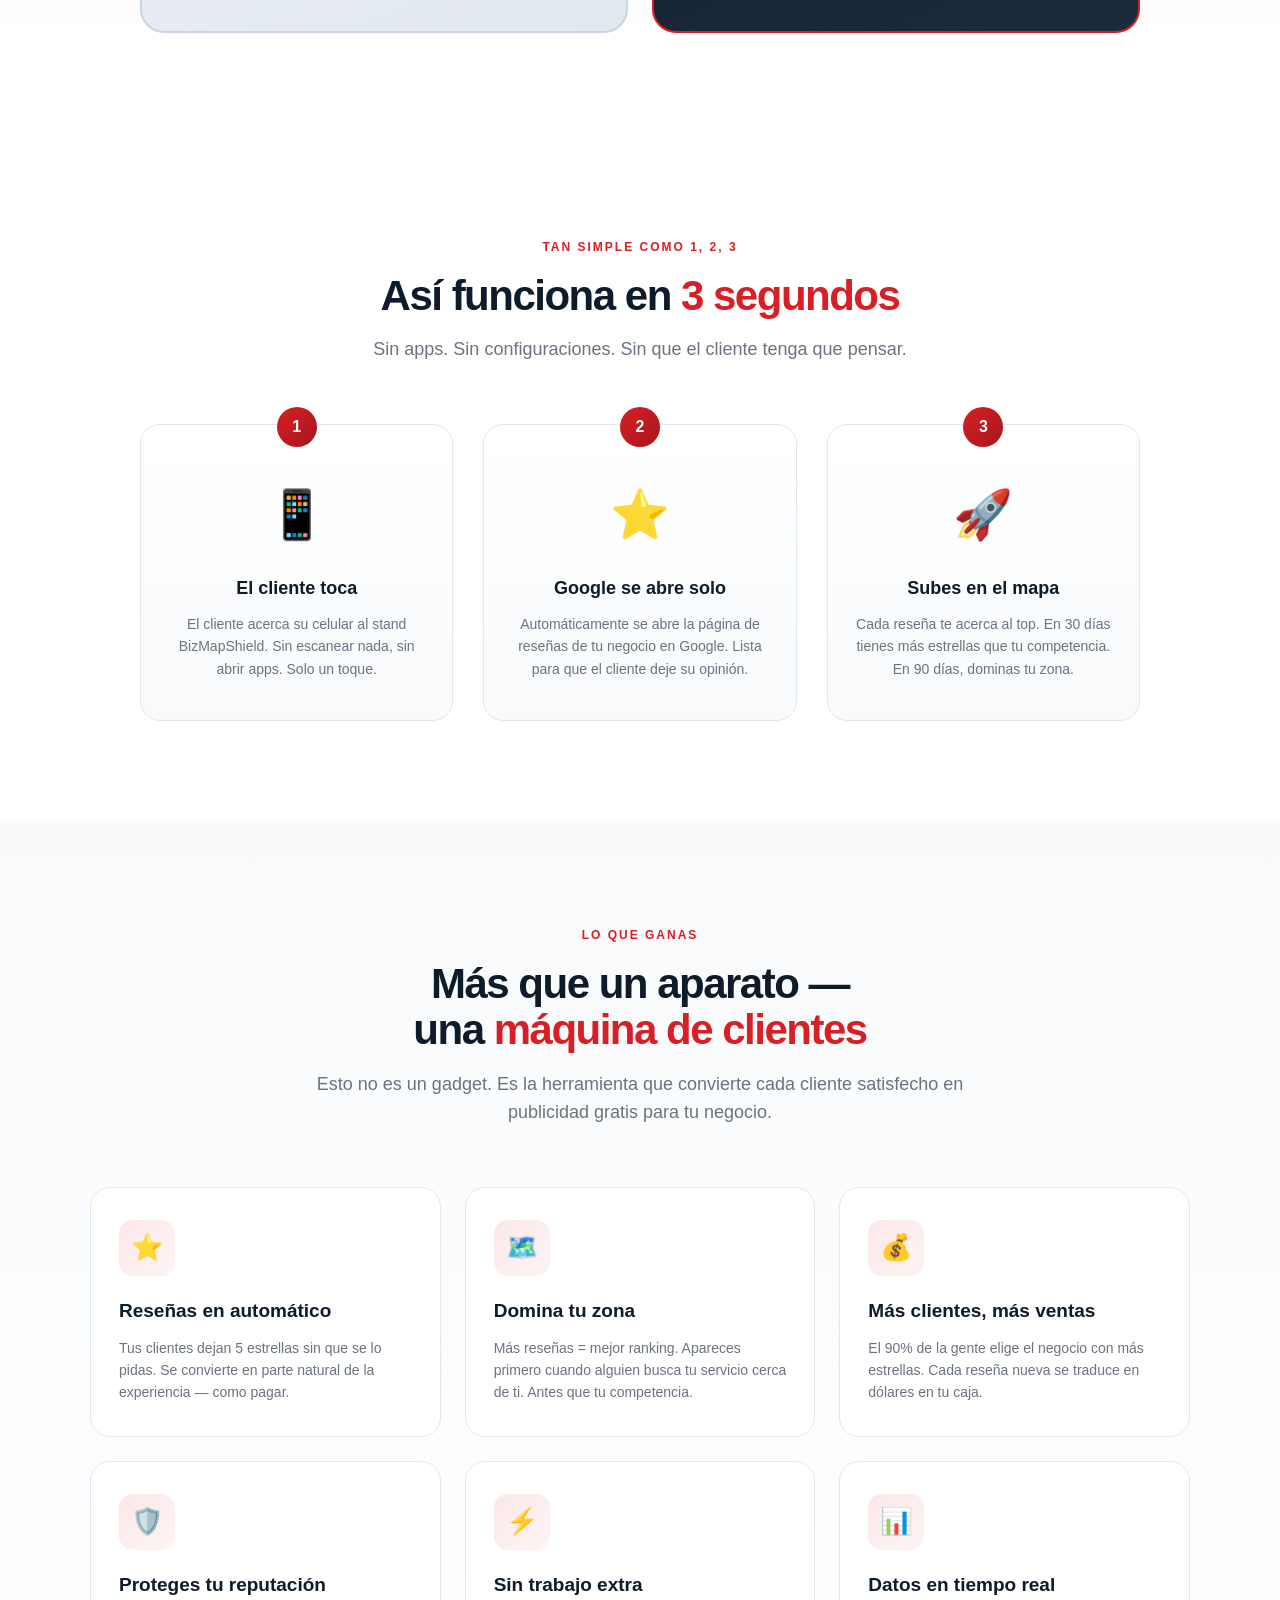
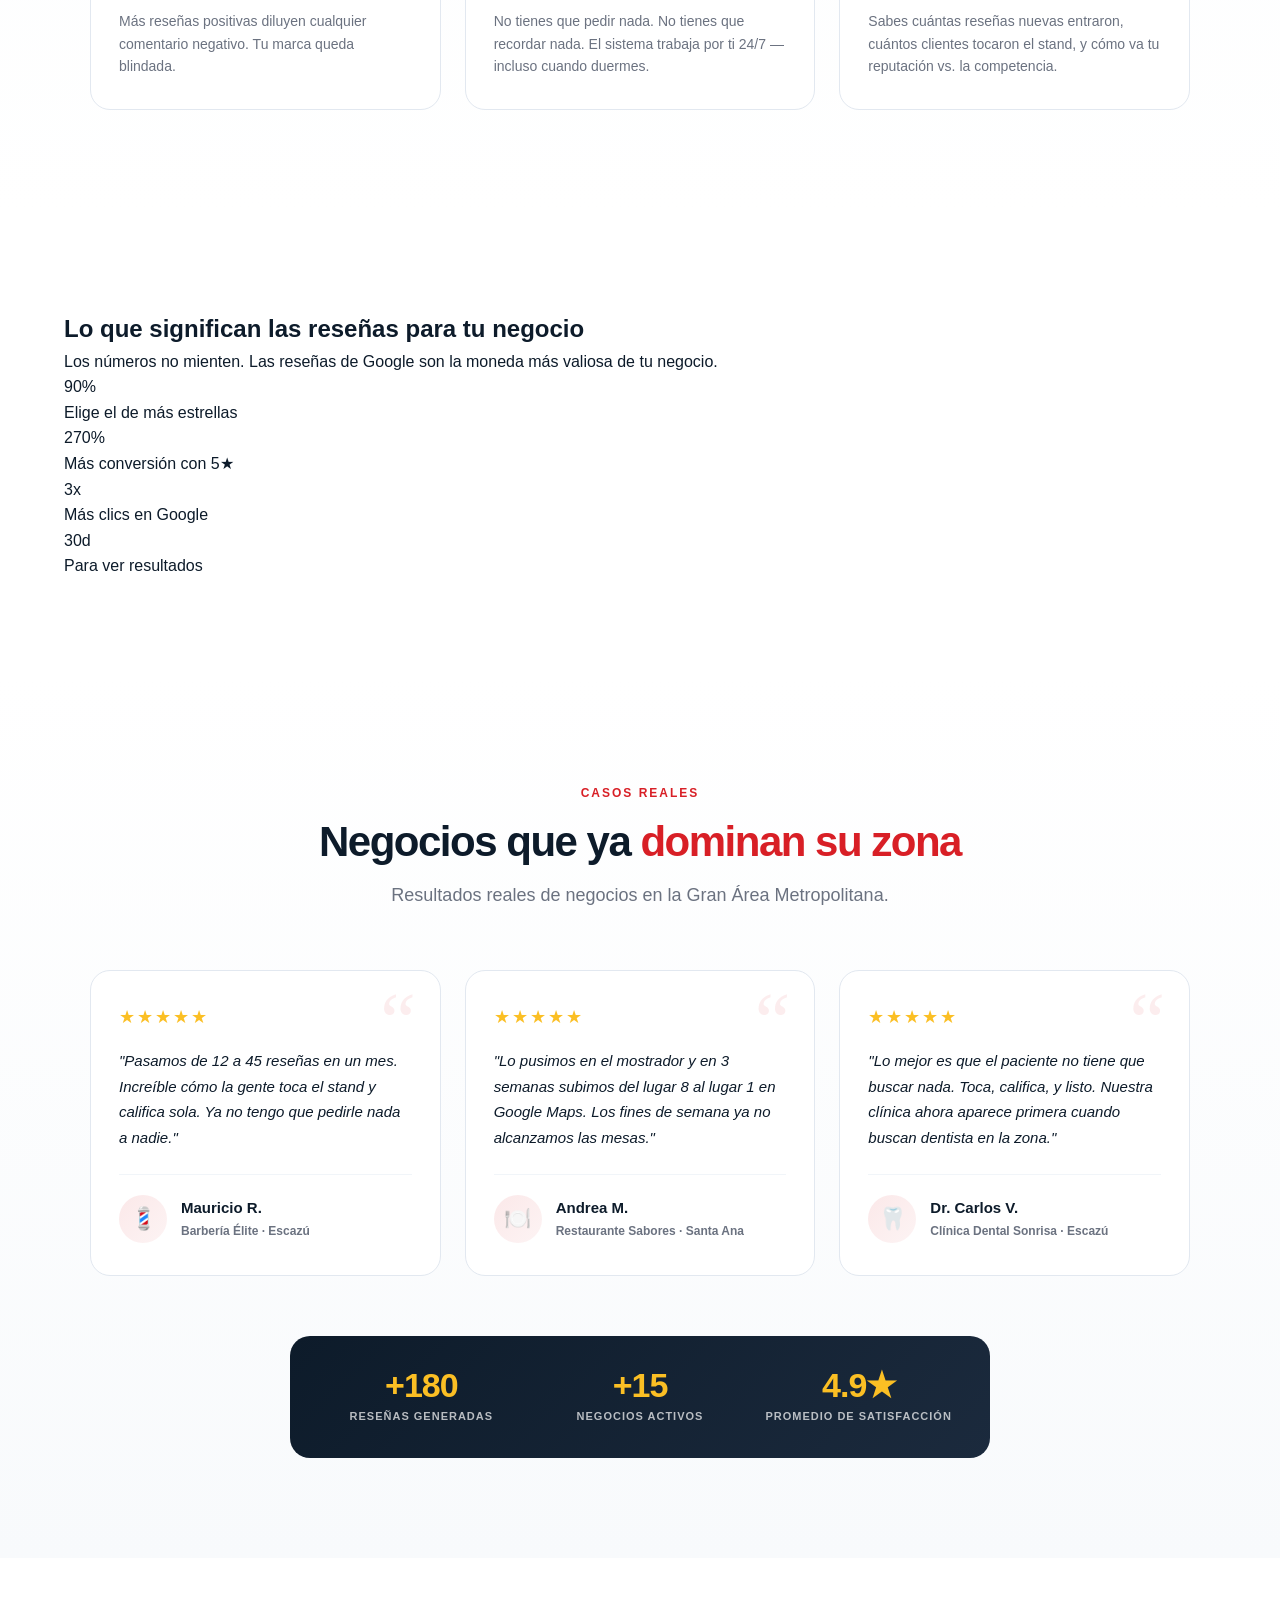
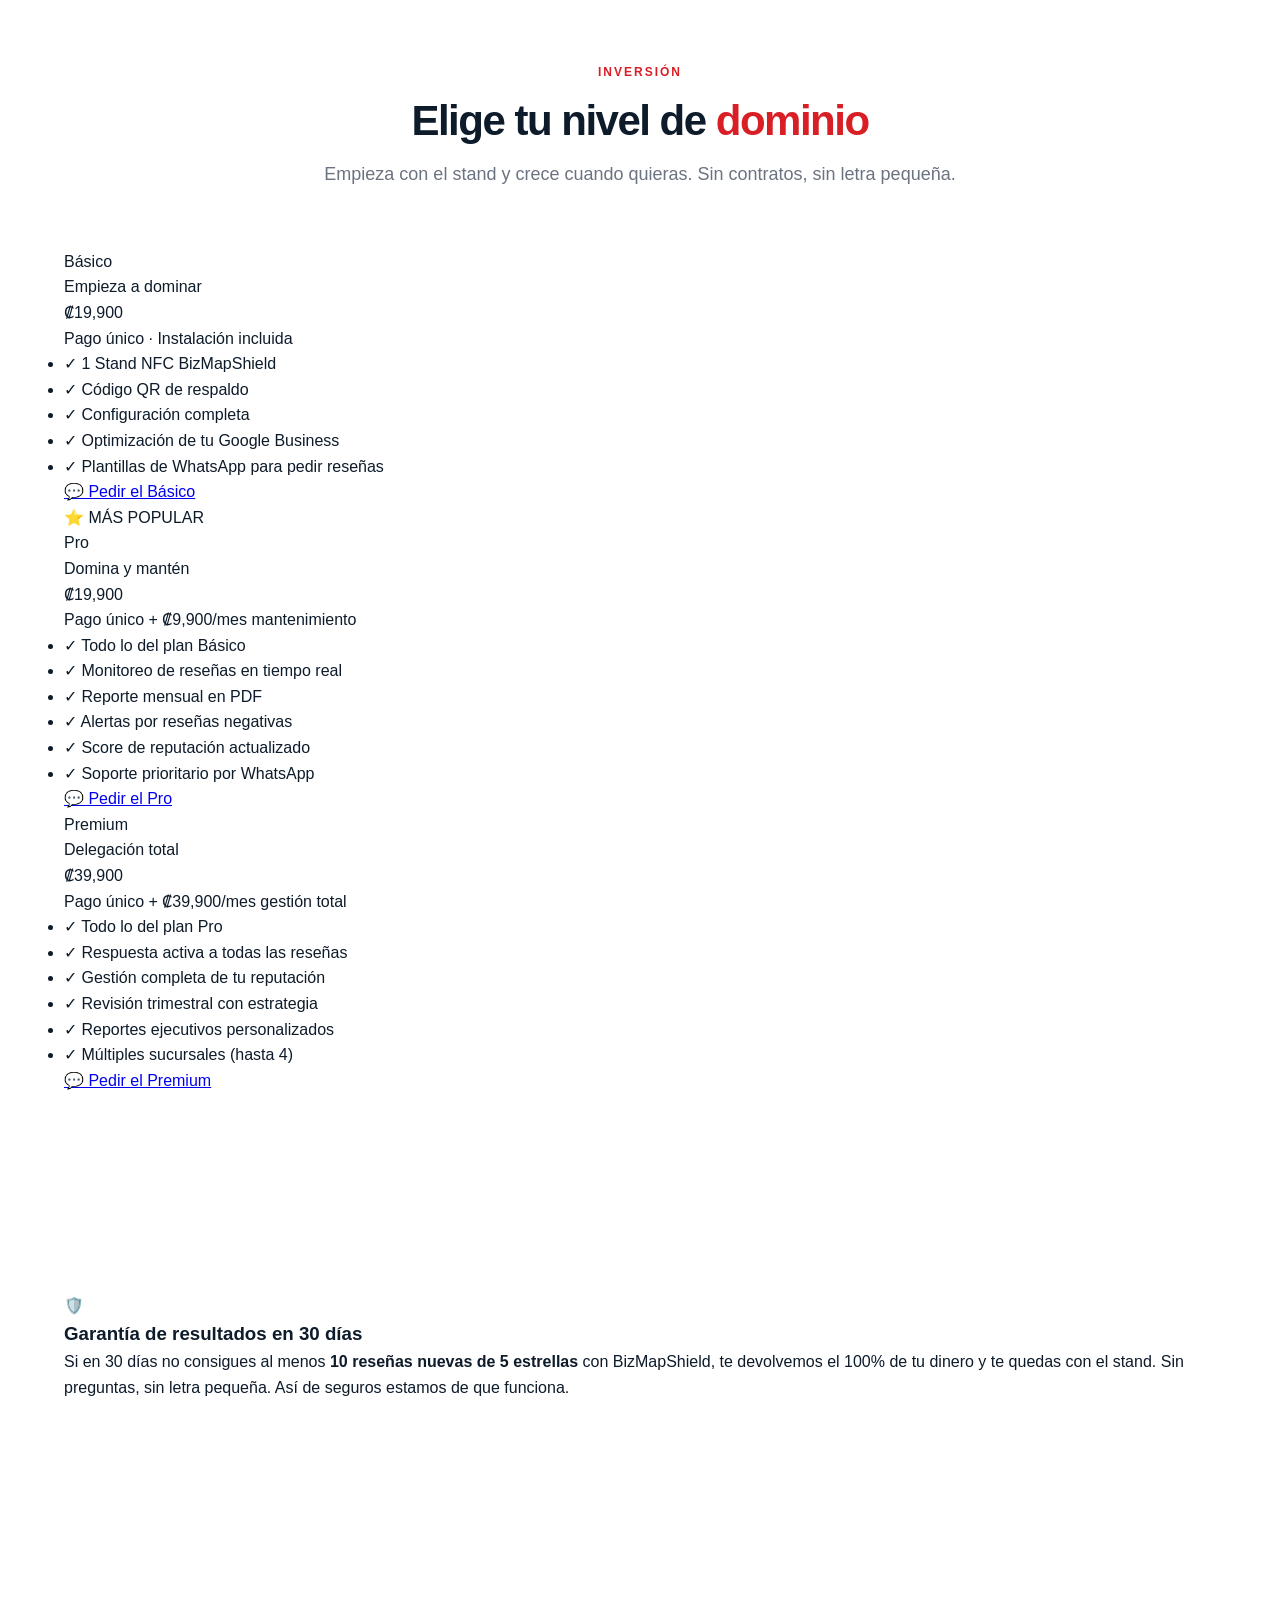
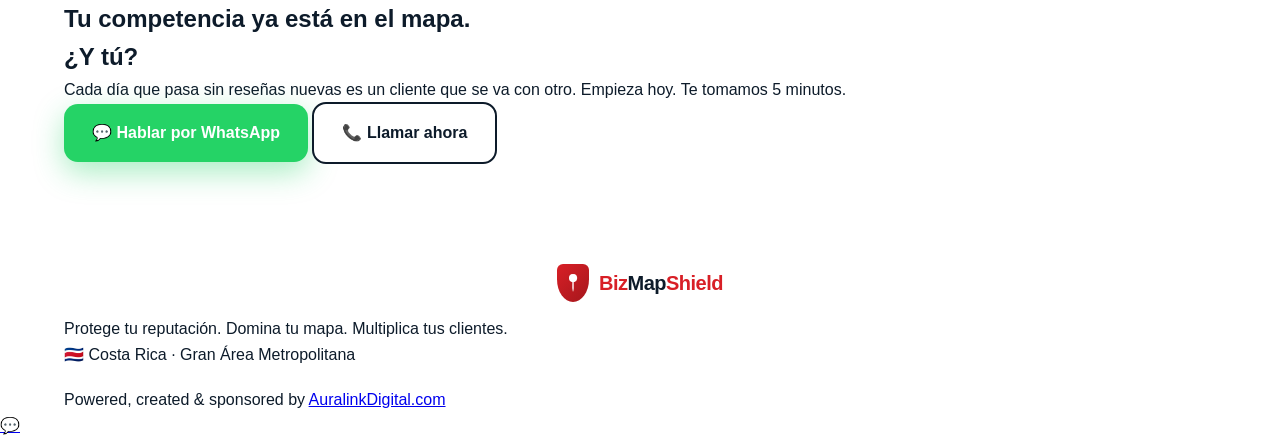
==== commit 97d7f0c1: "Update print statement from 'Hello' to 'Goodbye'" ====
--- a/bizmapshieldlanding.html
+++ b/bizmapshieldlanding.html
@@ -150,15 +150,129 @@
   .benefit-card h4 { font-size: 19px; font-weight: 800; color: var(--navy); margin-bottom: 10px; }
   .benefit-card p { font-size: 14px; color: var(--gray); }
 
+  /* ========== SOCIAL PROOF ========== */
+  .social-proof { background: linear-gradient(180deg, #ffffff 0%, #f8fafc 100%); padding: 100px 0; }
+  .testimonials-grid { display: grid; grid-template-columns: repeat(3, 1fr); gap: 24px; max-width: 1100px; margin: 0 auto 60px; }
+  .testimonial { background: var(--white); border: 1px solid #e2e8f0; border-radius: 20px; padding: 32px 28px; transition: transform 0.3s, box-shadow 0.3s, border-color 0.3s; position: relative; }
+  .testimonial:hover { transform: translateY(-6px); box-shadow: 0 20px 50px rgba(13,27,42,0.08); border-color: var(--red); }
+  .testimonial::before { content: "\201C"; position: absolute; top: 10px; right: 24px; font-size: 80px; color: rgba(216,31,38,0.08); font-family: Georgia, serif; line-height: 1; }
+  .testimonial-stars { color: var(--gold); font-size: 18px; letter-spacing: 2px; margin-bottom: 16px; }
+  .testimonial-text { font-size: 15px; line-height: 1.7; color: var(--navy); margin-bottom: 24px; font-style: italic; position: relative; z-index: 1; }
+  .testimonial-author { display: flex; align-items: center; gap: 14px; padding-top: 20px; border-top: 1px solid #f1f5f9; }
+  .testimonial-avatar { width: 48px; height: 48px; background: linear-gradient(135deg, rgba(216,31,38,0.1), rgba(216,31,38,0.05)); border-radius: 50%; display: flex; align-items: center; justify-content: center; font-size: 22px; flex-shrink: 0; }
+  .testimonial-name { font-size: 15px; font-weight: 800; color: var(--navy); margin-bottom: 2px; }
+  .testimonial-role { font-size: 12px; color: var(--gray); font-weight: 600; }
+  .proof-stats { display: grid; grid-template-columns: repeat(3, 1fr); gap: 20px; max-width: 700px; margin: 0 auto; padding: 32px; background: linear-gradient(135deg, var(--navy) 0%, var(--navy-light) 100%); border-radius: 20px; }
+  .proof-stat { text-align: center; }
+  .proof-num { font-size: 34px; font-weight: 900; color: var(--gold); line-height: 1; letter-spacing: -1px; margin-bottom: 6px; }
+  .proof-label { font-size: 11px; color: rgba(255,255,255,0.7); font-weight: 700; letter-spacing: 1px; text-transform: uppercase; }
+
   @media (max-width: 900px) {
-    .hero-grid { grid-template-columns: 1fr; gap: 40px; }
-    .hero h1 { font-size: 36px; }
-    .hero-visual { min-height: 420px; }
-    .phone-mock { width: 210px; height: 420px; }
-    .nfc-stand { width: 170px; height: 90px; }
-    .ba-grid { grid-template-columns: 1fr; }
-    .steps { grid-template-columns: 1fr; }
-    .section-head h2 { font-size: 30px; }
+    .hero { padding: 32px 0 40px; }
+    .hero-grid { grid-template-columns: 1fr; gap: 24px; }
+    .hero-badge { font-size: 10px; padding: 6px 12px; margin-bottom: 16px; }
+    .hero h1 { font-size: 32px; letter-spacing: -1px; margin-bottom: 14px; }
+    .hero p.lead { font-size: 15px; margin-bottom: 22px; }
+    .hero-ctas { gap: 10px; flex-direction: column; }
+    .hero-ctas .btn { width: 100%; padding: 14px 20px; font-size: 15px; }
+    .hero-trust { gap: 12px; margin-top: 20px; }
+    .trust-item { font-size: 12px; }
+    .trust-item .check { width: 18px; height: 18px; font-size: 10px; }
+    .hero-visual { min-height: 0; height: 340px; margin-top: 16px; }
+    .visual-glow { width: 240px; height: 240px; }
+    .phone-mock { width: 150px; height: 300px; padding: 8px; border-radius: 28px; animation: none; }
+    .phone-notch { width: 60px; height: 14px; top: 5px; }
+    .phone-content { padding: 30px 10px 10px; }
+    .google-logo { font-size: 18px; margin-bottom: 10px; }
+    .stars-big { font-size: 18px; letter-spacing: 2px; margin-bottom: 8px; }
+    .phone-text { font-size: 10px; margin-bottom: 4px; }
+    .phone-subtext { font-size: 9px; margin-bottom: 10px; }
+    .phone-btn { padding: 8px 14px; font-size: 10px; }
+    .nfc-stand { width: 140px; height: 70px; bottom: -20px; border-radius: 14px; }
+    .nfc-stand::before { font-size: 11px; }
+    .nfc-stand::after { font-size: 11px; top: 8px; right: 8px; }
+
+    .trustbar { padding: 14px 0; }
+    .trustbar-inner { gap: 20px; }
+    .trustbar-item { font-size: 11px; }
+
+    .ba-grid { grid-template-columns: 1fr; gap: 16px; }
+    .ba-card { padding: 28px 22px; }
+    .ba-card h3 { font-size: 20px; }
+    .ba-card p { font-size: 14px; }
+    .ba-list li { font-size: 13px; }
+
+    .steps { grid-template-columns: 1fr; gap: 40px; }
+    .step { padding: 32px 20px; }
+    .step-icon { font-size: 38px; margin: 8px 0 16px; }
+    .step h4 { font-size: 17px; }
+
+    .benefits-grid { grid-template-columns: 1fr; gap: 16px; }
+    .benefit-card { padding: 24px 22px; }
+
+    .section-head { margin-bottom: 40px; }
+    .section-head h2 { font-size: 28px; letter-spacing: -1px; }
+    .section-head p { font-size: 15px; }
+    section { padding: 60px 0; }
+
+    .stats-grid { grid-template-columns: repeat(2, 1fr); gap: 16px; }
+    .stat-num { font-size: 36px; }
+    .stat-label { font-size: 11px; }
+    .stats-head h2 { font-size: 26px; }
+    .stats-head p { font-size: 14px; }
+
+    .testimonials-grid { grid-template-columns: 1fr; gap: 16px; }
+    .proof-stats { grid-template-columns: 1fr; gap: 20px; padding: 24px; }
+    .proof-num { font-size: 28px; }
+
+    .stage-label { font-size: 11px; gap: 10px; }
+    .stage-num { width: 28px; height: 28px; font-size: 12px; }
+
+    .product-card { padding: 32px 22px; }
+    .product-grid { grid-template-columns: 1fr; gap: 24px; }
+    .product-name { font-size: 18px; }
+    .product-badge { left: 50%; transform: translateX(-50%); white-space: nowrap; font-size: 10px; }
+    .product-cta { width: 100%; min-width: 0; }
+
+    .stage-divider { margin: 40px auto; gap: 12px; }
+    .stage-divider-text { font-size: 10px; letter-spacing: 1px; }
+
+    .pricing-grid { grid-template-columns: 1fr; gap: 20px; }
+    .price-card { padding: 28px 22px; }
+    .price-card.featured { transform: scale(1); }
+    .price-card.featured:hover { transform: translateY(-8px); }
+    .price-amount { font-size: 34px; }
+    .price-name { font-size: 18px; }
+    .featured-badge { font-size: 10px; padding: 5px 12px; }
+
+    .guarantee-box { padding: 32px 22px; border-radius: 20px; }
+    .guarantee-icon { font-size: 44px; }
+    .guarantee-box h3 { font-size: 22px; }
+    .guarantee-box p { font-size: 14px; }
+
+    .final-cta { padding: 60px 0; }
+    .final-cta h2 { font-size: 28px; letter-spacing: -1px; }
+    .final-cta p { font-size: 15px; margin-bottom: 28px; }
+    .final-ctas { flex-direction: column; }
+    .final-ctas .btn { width: 100%; }
+
+    .footer { padding: 40px 0 24px; }
+    .nav-cta { font-size: 11px; padding: 8px 12px; }
+    .brand { font-size: 17px; }
+    .brand-shield { width: 26px; height: 30px; }
+    .nav-inner { padding: 0 16px; }
+    .container { padding: 0 16px; }
+
+    .wa-float { width: 52px; height: 52px; font-size: 24px; bottom: 18px; right: 18px; }
+  }
+
+  @media (max-width: 380px) {
+    .hero h1 { font-size: 28px; }
+    .phone-mock { width: 130px; height: 260px; }
+    .nfc-stand { width: 120px; height: 60px; }
+    .hero-visual { height: 300px; }
+    .section-head h2 { font-size: 24px; }
+    .price-amount { font-size: 30px; }
   }
 </style>
 </head>
@@ -257,7 +371,7 @@
   <div class="container">
     <div class="section-head reveal">
       <span class="section-label">La diferencia es brutal</span>
-      <h2>Mira lo que ven tus clientes<br>cuando te buscan en <span class="red">Google</span></h2>
+      <h2>Mira lo que ven tus clientes<br>cuando te buscas en <span class="red">Google</span></h2>
       <p>La diferencia entre aparecer y desaparecer en el mapa se mide en estrellas.</p>
     </div>
 
@@ -390,6 +504,72 @@
       <div class="stat reveal">
         <div class="stat-num">30<span class="suffix">d</span></div>
         <div class="stat-label">Para ver resultados</div>
+      </div>
+    </div>
+  </div>
+</section>
+
+<!-- ============ SOCIAL PROOF ============ -->
+<section class="social-proof">
+  <div class="container">
+    <div class="section-head reveal">
+      <span class="section-label">Casos reales</span>
+      <h2>Negocios que ya <span class="red">dominan su zona</span></h2>
+      <p>Resultados reales de negocios en la Gran Área Metropolitana.</p>
+    </div>
+
+    <div class="testimonials-grid">
+
+      <div class="testimonial reveal">
+        <div class="testimonial-stars">★★★★★</div>
+        <p class="testimonial-text">"Pasamos de 12 a 45 reseñas en un mes. Increíble cómo la gente toca el stand y califica sola. Ya no tengo que pedirle nada a nadie."</p>
+        <div class="testimonial-author">
+          <div class="testimonial-avatar">💈</div>
+          <div>
+            <div class="testimonial-name">Mauricio R.</div>
+            <div class="testimonial-role">Barbería Élite · Escazú</div>
+          </div>
+        </div>
+      </div>
+
+      <div class="testimonial reveal">
+        <div class="testimonial-stars">★★★★★</div>
+        <p class="testimonial-text">"Lo pusimos en el mostrador y en 3 semanas subimos del lugar 8 al lugar 1 en Google Maps. Los fines de semana ya no alcanzamos las mesas."</p>
+        <div class="testimonial-author">
+          <div class="testimonial-avatar">🍽️</div>
+          <div>
+            <div class="testimonial-name">Andrea M.</div>
+            <div class="testimonial-role">Restaurante Sabores · Santa Ana</div>
+          </div>
+        </div>
+      </div>
+
+      <div class="testimonial reveal">
+        <div class="testimonial-stars">★★★★★</div>
+        <p class="testimonial-text">"Lo mejor es que el paciente no tiene que buscar nada. Toca, califica, y listo. Nuestra clínica ahora aparece primera cuando buscan dentista en la zona."</p>
+        <div class="testimonial-author">
+          <div class="testimonial-avatar">🦷</div>
+          <div>
+            <div class="testimonial-name">Dr. Carlos V.</div>
+            <div class="testimonial-role">Clínica Dental Sonrisa · Escazú</div>
+          </div>
+        </div>
+      </div>
+
+    </div>
+
+    <div class="proof-stats reveal">
+      <div class="proof-stat">
+        <div class="proof-num">+180</div>
+        <div class="proof-label">Reseñas generadas</div>
+      </div>
+      <div class="proof-stat">
+        <div class="proof-num">+15</div>
+        <div class="proof-label">Negocios activos</div>
+      </div>
+      <div class="proof-stat">
+        <div class="proof-num">4.9★</div>
+        <div class="proof-label">Promedio de satisfacción</div>
       </div>
     </div>
   </div>
@@ -552,4 +732,4 @@
 </script>
 
 </body>
-</html>+</html>
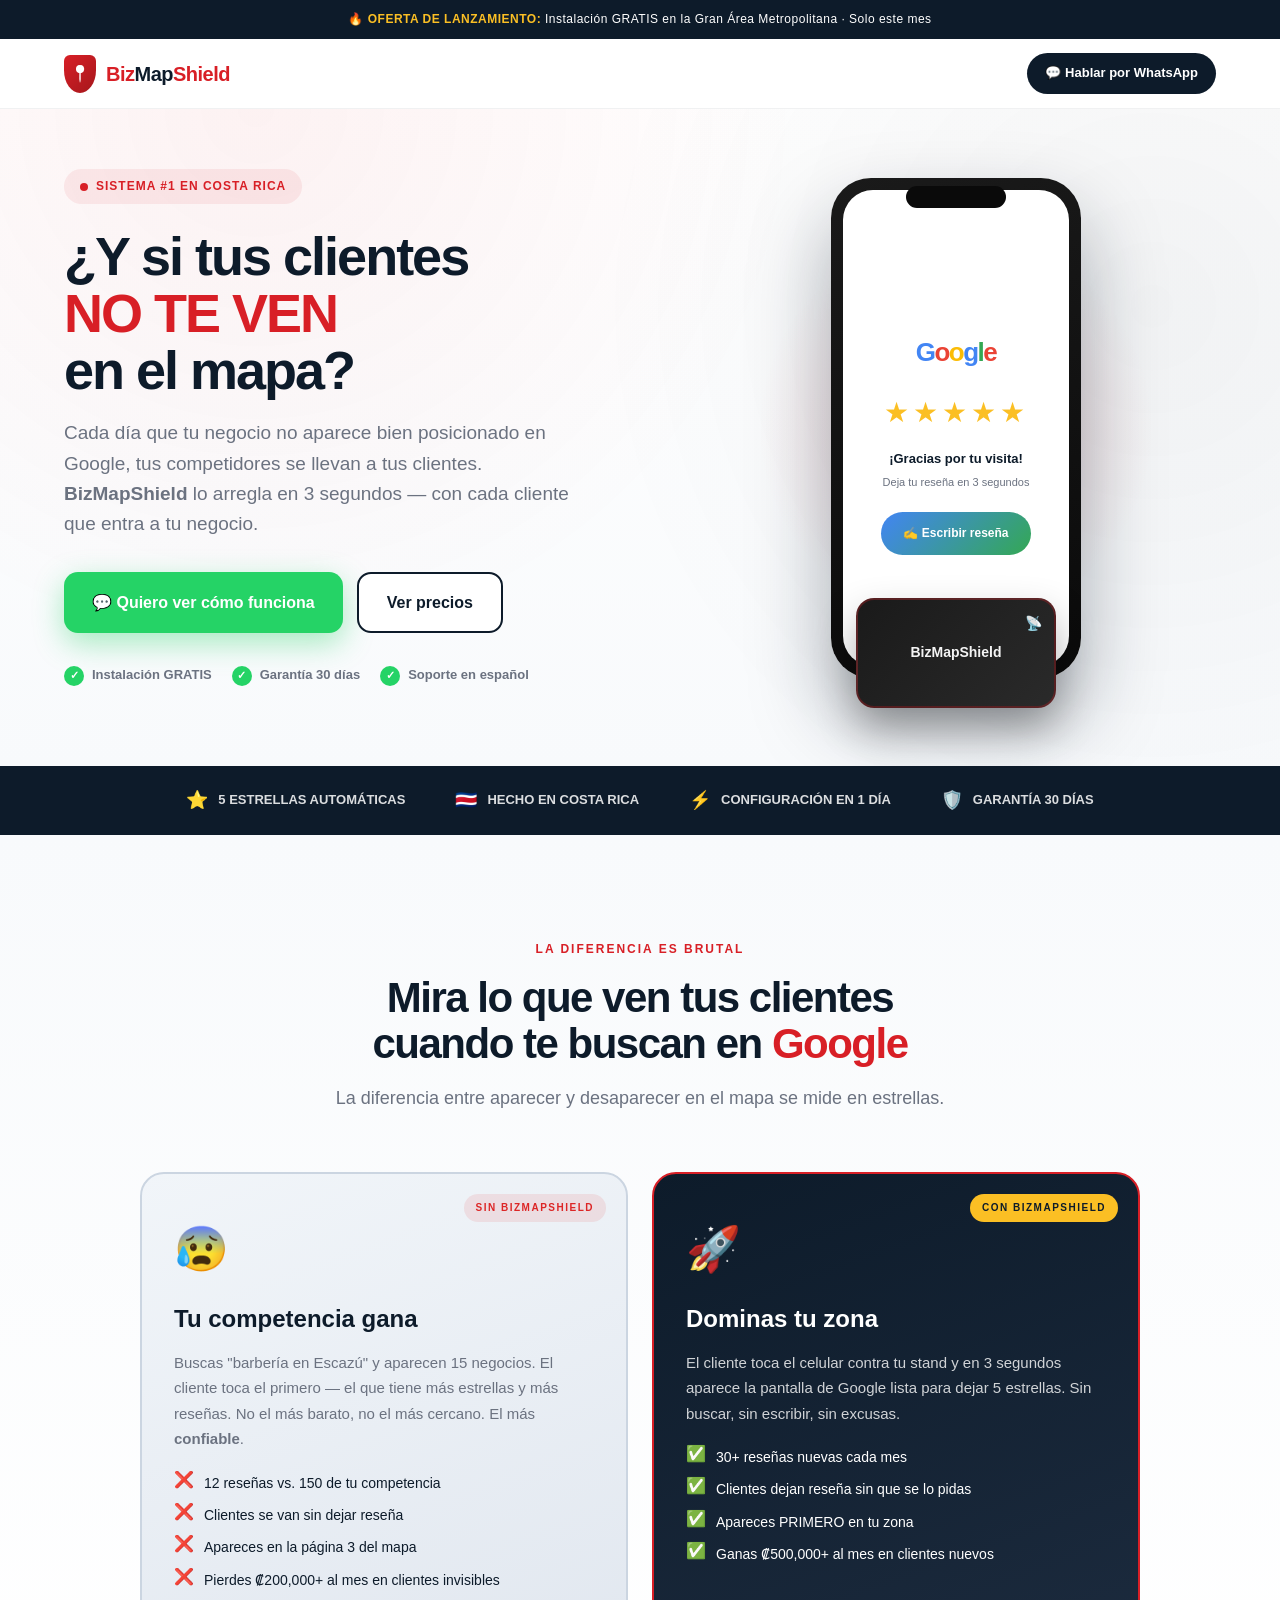
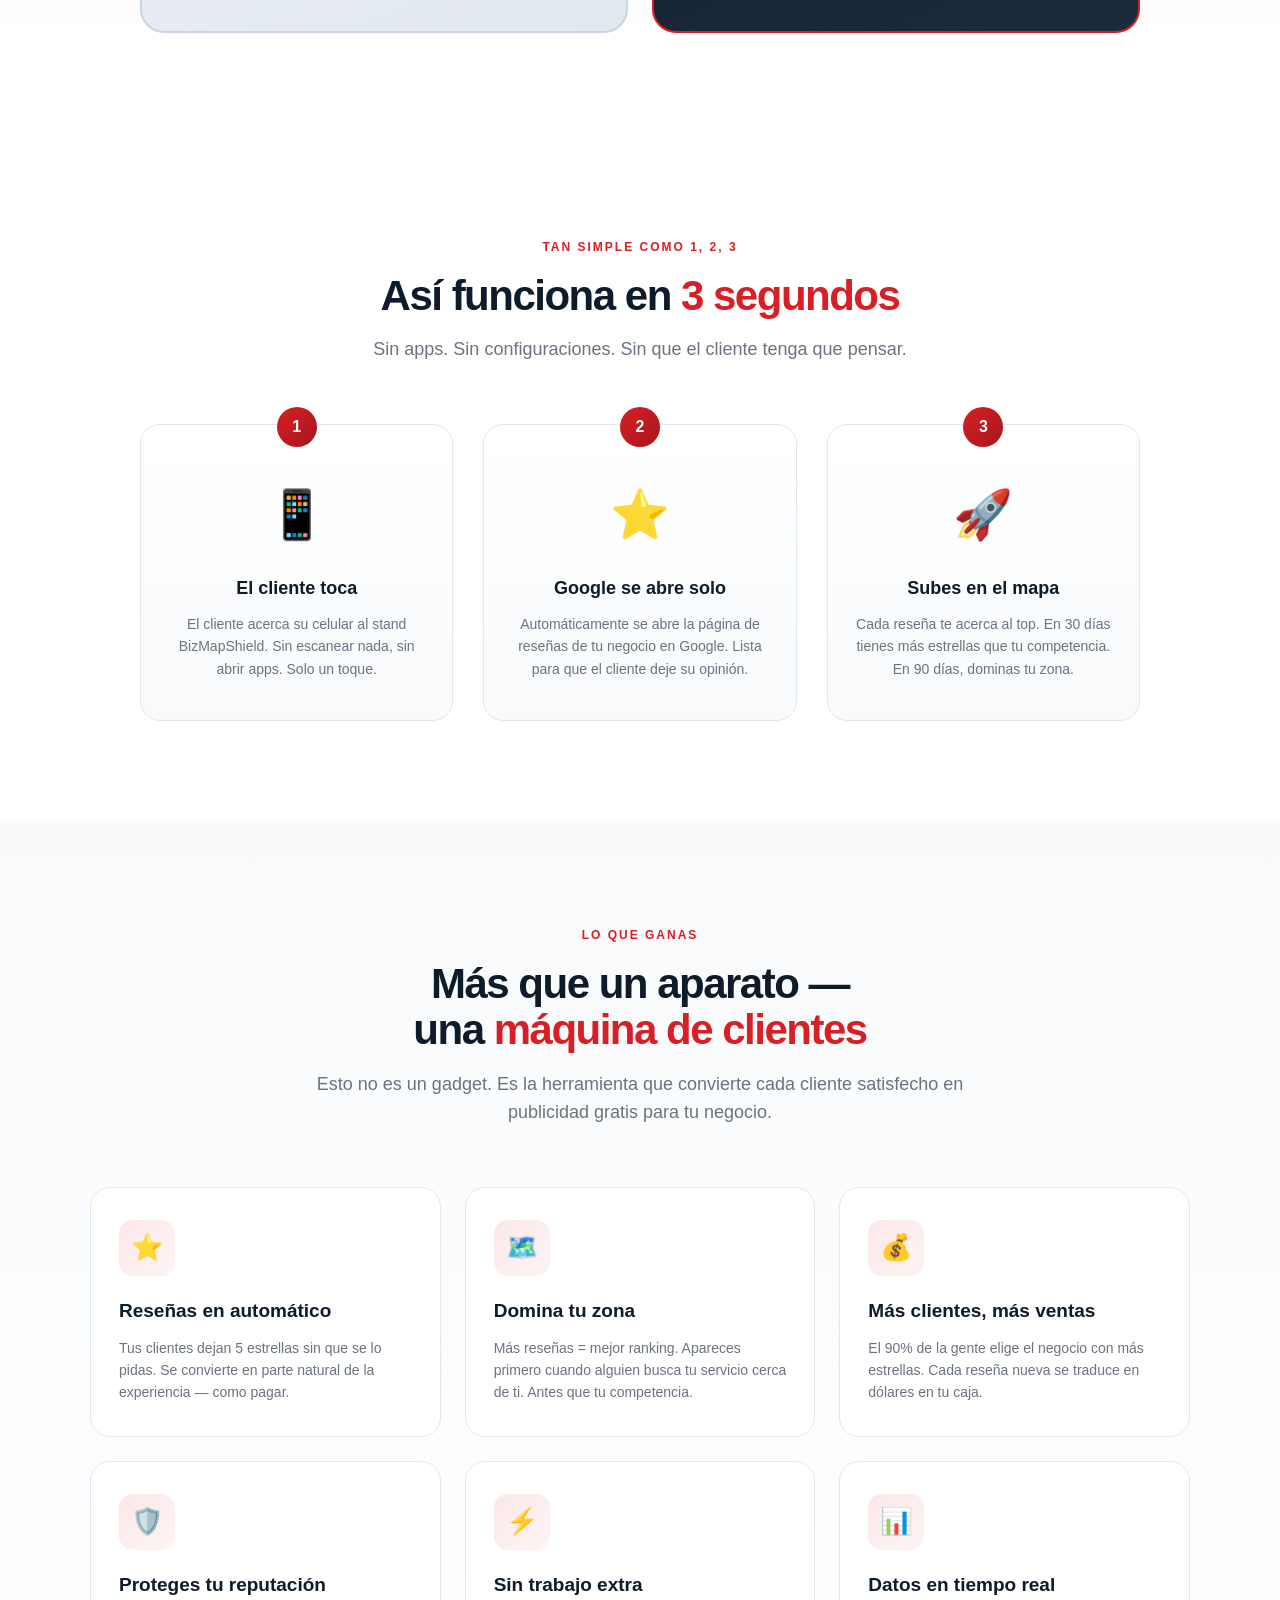
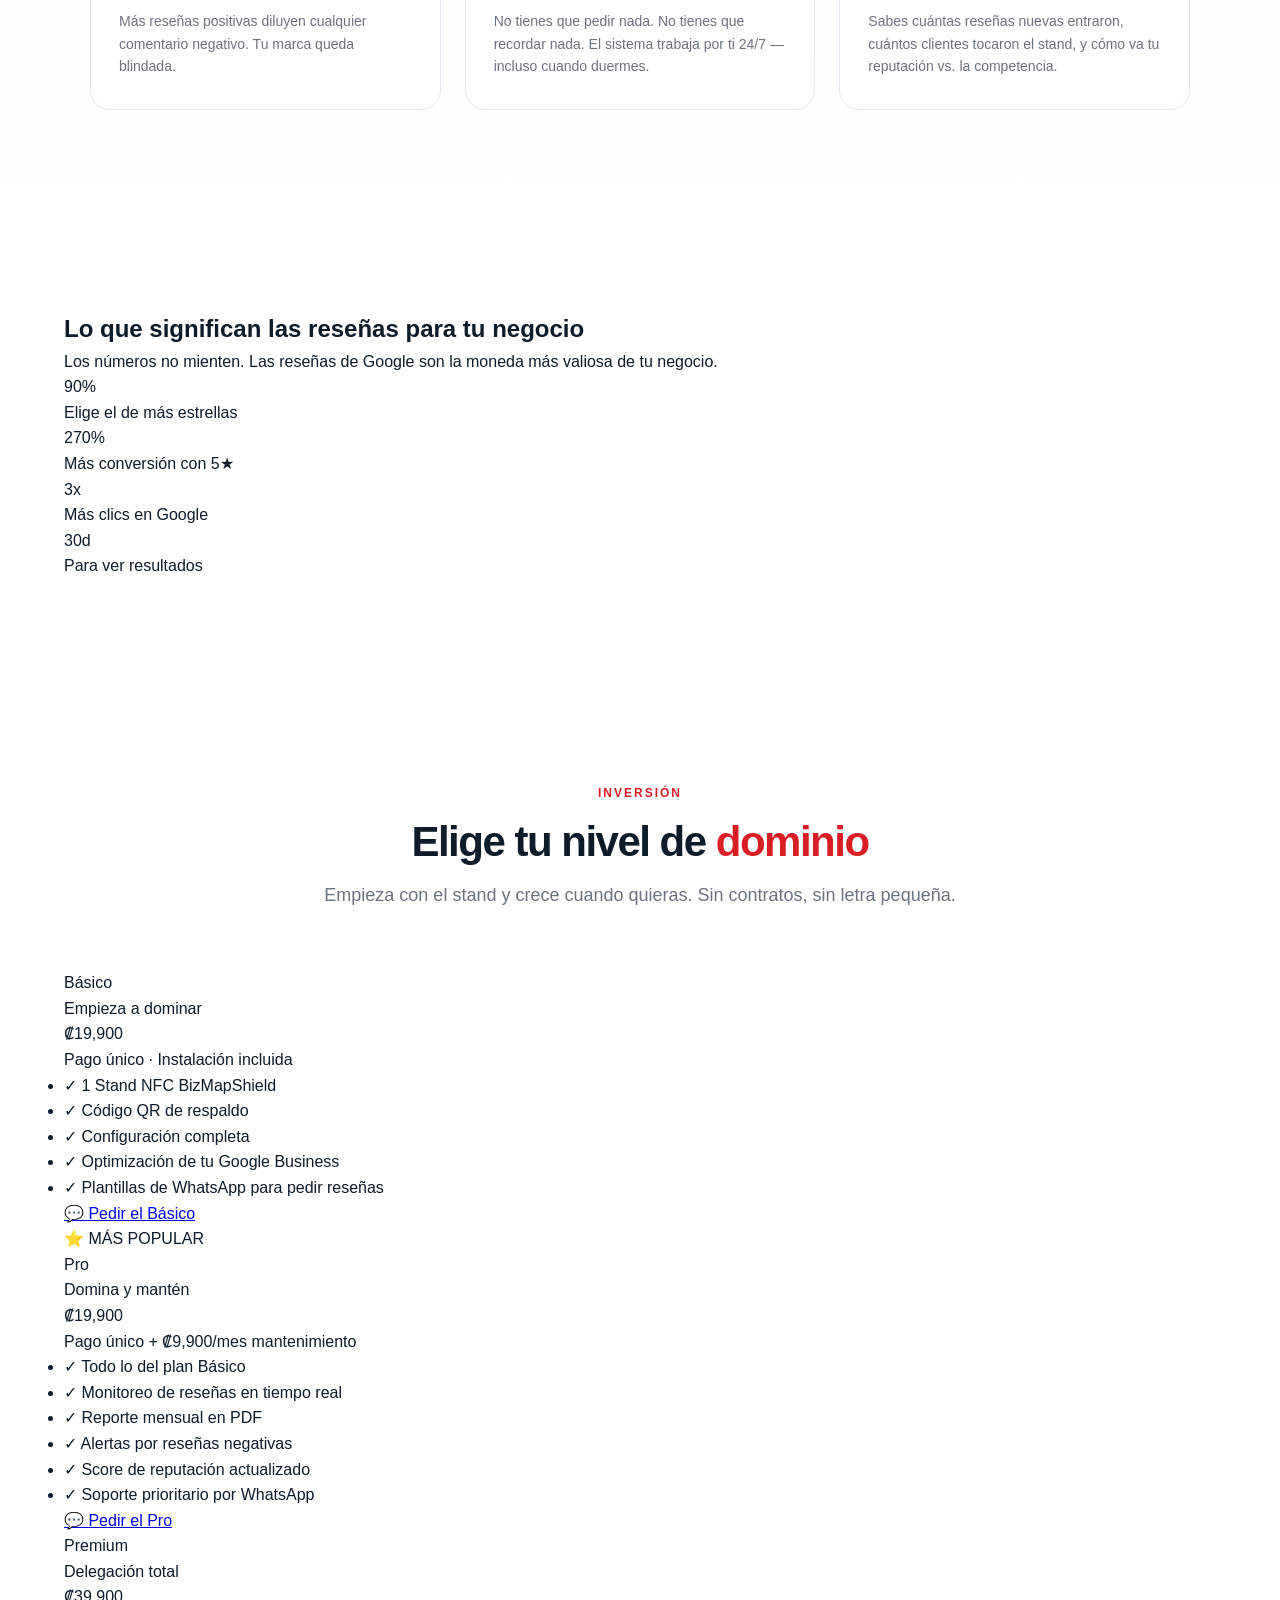
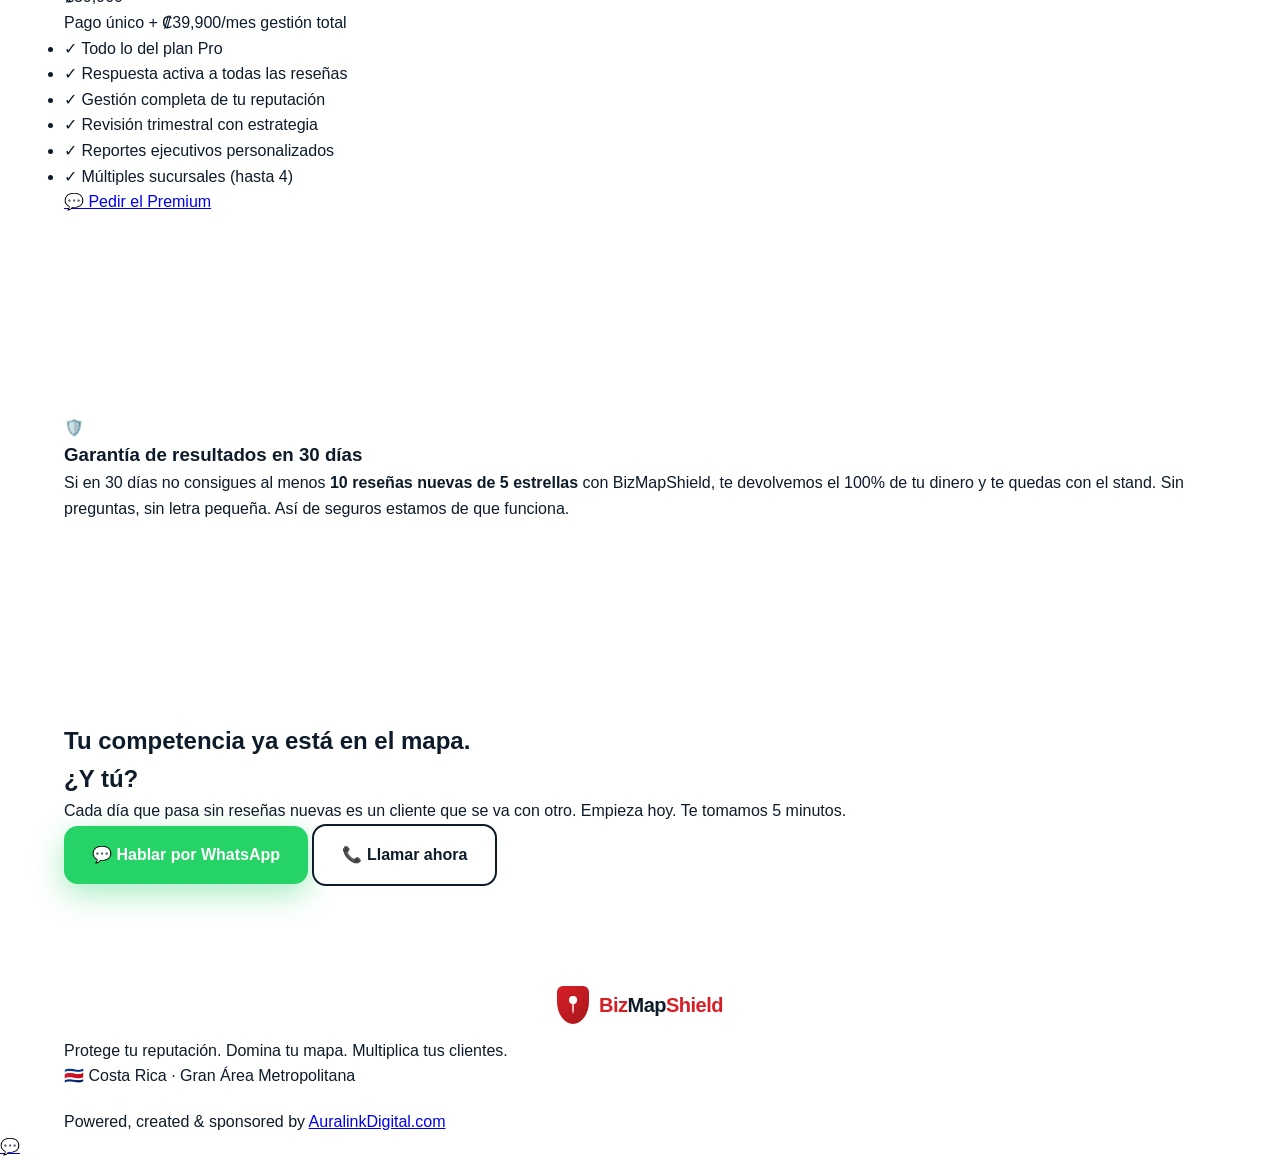
==== commit 57b90224: "Upgrade UI to premium with realistic imagery and dynamic ROI charts Co-Authored-By: Claude Opus 5.5 " ====
--- a/bizmapshieldlanding.html
+++ b/bizmapshieldlanding.html
@@ -1,735 +1,555 @@
-<!DOCTYPE html>
-<html lang="es">
-<head>
-<meta charset="UTF-8" />
-<meta name="viewport" content="width=device-width, initial-scale=1.0" />
-<title>BizMapShield — Domina tu Mapa. Multiplica tus Clientes.</title>
-<meta name="description" content="Consigue más reseñas de 5 estrellas en Google automáticamente. Domina tu zona en Google Maps y multiplica tus clientes. Desde ₡19,900. Costa Rica." />
-
-<script async src="https://www.googletagmanager.com/gtag/js?id=G-H999LY10ZN"></script>
-<script>
-  window.dataLayer = window.dataLayer || [];
-  function gtag(){dataLayer.push(arguments);}
-  gtag('js', new Date());
-  gtag('config', 'G-H999LY10ZN');
-</script>
-
-<style>
-  * { margin: 0; padding: 0; box-sizing: border-box; }
-  :root {
-    --red: #d81f26;
-    --red-dark: #a5171c;
-    --navy: #0d1b2a;
-    --navy-light: #1b2a3d;
-    --white: #ffffff;
-    --gray: #6b7280;
-    --green: #25D366;
-    --gold: #fbbf24;
-  }
-  html { scroll-behavior: smooth; }
-  body {
-    font-family: -apple-system, BlinkMacSystemFont, "Segoe UI", Roboto, Arial, sans-serif;
-    background: var(--white);
-    color: var(--navy);
-    -webkit-font-smoothing: antialiased;
-    overflow-x: hidden;
-    line-height: 1.6;
-  }
-  @keyframes fadeUp { from { opacity: 0; transform: translateY(30px); } to { opacity: 1; transform: translateY(0); } }
-  @keyframes pulse { 0%,100% { transform: scale(1); } 50% { transform: scale(1.08); } }
-  @keyframes float { 0%,100% { transform: translateY(0); } 50% { transform: translateY(-12px); } }
-  @keyframes star-pop { 0% { transform: scale(0) rotate(-45deg); opacity: 0; } 60% { transform: scale(1.2); opacity: 1; } 100% { transform: scale(1); opacity: 1; } }
-
-  .reveal { opacity: 0; transform: translateY(30px); transition: opacity 0.8s ease, transform 0.8s ease; }
-  .reveal.visible { opacity: 1; transform: translateY(0); }
-  .container { max-width: 1200px; margin: 0 auto; padding: 0 24px; }
-
-  .topbar { background: var(--navy); color: var(--white); padding: 10px 0; font-size: 12px; text-align: center; letter-spacing: 0.5px; }
-  .topbar strong { color: var(--gold); }
-
-  .navbar { position: sticky; top: 0; z-index: 100; background: rgba(255,255,255,0.95); backdrop-filter: blur(12px); -webkit-backdrop-filter: blur(12px); border-bottom: 1px solid rgba(13,27,42,0.06); padding: 14px 0; }
-  .nav-inner { display: flex; justify-content: space-between; align-items: center; max-width: 1200px; margin: 0 auto; padding: 0 24px; }
-  .brand { display: flex; align-items: center; gap: 10px; font-size: 20px; font-weight: 800; letter-spacing: -0.5px; }
-  .brand-shield { width: 32px; height: 38px; background: linear-gradient(135deg, var(--red), var(--red-dark)); border-radius: 6px 6px 50% 50% / 6px 6px 60% 60%; display: flex; align-items: center; justify-content: center; }
-  .brand-shield::after { content: "📍"; font-size: 16px; filter: brightness(0) invert(1); }
-  .brand .biz { color: var(--red); }
-  .brand .map { color: var(--navy); }
-  .brand .shield { color: var(--red); }
-  .nav-cta { display: flex; align-items: center; gap: 8px; background: var(--navy); color: var(--white); padding: 10px 18px; border-radius: 50px; font-size: 13px; font-weight: 700; text-decoration: none; transition: transform 0.2s; }
-  .nav-cta:hover { transform: translateY(-1px); }
-
-  .hero { position: relative; padding: 60px 0 80px; background: radial-gradient(circle at 20% 0%, rgba(216,31,38,0.06) 0%, transparent 45%), radial-gradient(circle at 90% 30%, rgba(13,27,42,0.05) 0%, transparent 45%), linear-gradient(180deg, #ffffff 0%, #f8fafc 100%); overflow: hidden; }
-  .hero-grid { display: grid; grid-template-columns: 1.1fr 1fr; gap: 60px; align-items: center; }
-  .hero-badge { display: inline-flex; align-items: center; gap: 8px; background: rgba(216,31,38,0.08); color: var(--red); padding: 8px 16px; border-radius: 50px; font-size: 12px; font-weight: 800; letter-spacing: 1px; text-transform: uppercase; margin-bottom: 24px; }
-  .hero-badge .dot { width: 8px; height: 8px; background: var(--red); border-radius: 50%; animation: pulse 2s ease-in-out infinite; }
-  .hero h1 { font-size: 54px; font-weight: 900; line-height: 1.05; letter-spacing: -2px; color: var(--navy); margin-bottom: 20px; }
-  .hero h1 .red { color: var(--red); }
-  .hero p.lead { font-size: 19px; color: var(--gray); line-height: 1.6; margin-bottom: 32px; max-width: 540px; }
-  .hero-ctas { display: flex; gap: 14px; flex-wrap: wrap; }
-  .btn { display: inline-flex; align-items: center; justify-content: center; gap: 10px; padding: 16px 28px; border-radius: 14px; font-size: 16px; font-weight: 800; text-decoration: none; border: none; cursor: pointer; transition: transform 0.2s, box-shadow 0.2s; font-family: inherit; white-space: nowrap; }
-  .btn:active { transform: scale(0.97); }
-  .btn-primary { background: var(--green); color: var(--white); box-shadow: 0 10px 30px rgba(37,211,102,0.4); }
-  .btn-primary:hover { transform: translateY(-2px); box-shadow: 0 15px 40px rgba(37,211,102,0.5); }
-  .btn-secondary { background: var(--white); color: var(--navy); border: 2px solid var(--navy); }
-  .btn-secondary:hover { background: var(--navy); color: var(--white); transform: translateY(-2px); }
-  .hero-trust { display: flex; gap: 20px; margin-top: 32px; flex-wrap: wrap; }
-  .trust-item { display: flex; align-items: center; gap: 8px; font-size: 13px; color: var(--gray); font-weight: 600; }
-  .trust-item .check { width: 20px; height: 20px; background: var(--green); border-radius: 50%; display: flex; align-items: center; justify-content: center; color: white; font-size: 11px; flex-shrink: 0; }
-
-  .hero-visual { position: relative; display: flex; justify-content: center; align-items: center; min-height: 500px; }
-  .visual-glow { position: absolute; width: 400px; height: 400px; background: radial-gradient(circle, rgba(216,31,38,0.15) 0%, transparent 70%); border-radius: 50%; animation: pulse 4s ease-in-out infinite; }
-  .phone-mock { position: relative; width: 250px; height: 500px; background: linear-gradient(160deg, #1a1a1a, #0a0a0a); border-radius: 40px; padding: 12px; box-shadow: 0 40px 80px rgba(13,27,42,0.35); z-index: 2; animation: float 6s ease-in-out infinite; }
-  .phone-screen { width: 100%; height: 100%; background: var(--white); border-radius: 30px; overflow: hidden; display: flex; flex-direction: column; position: relative; }
-  .phone-notch { position: absolute; top: 8px; left: 50%; transform: translateX(-50%); width: 100px; height: 22px; background: #0a0a0a; border-radius: 50px; z-index: 3; }
-  .phone-content { padding: 50px 18px 18px; display: flex; flex-direction: column; height: 100%; align-items: center; justify-content: center; text-align: center; }
-  .google-logo { font-size: 26px; font-weight: 700; letter-spacing: -1.5px; margin-bottom: 18px; }
-  .google-logo .g1 { color: #4285F4; }
-  .google-logo .g2 { color: #EA4335; }
-  .google-logo .g3 { color: #FBBC05; }
-  .google-logo .g4 { color: #4285F4; }
-  .google-logo .g5 { color: #34A853; }
-  .google-logo .g6 { color: #EA4335; }
-  .stars-big { font-size: 28px; color: var(--gold); letter-spacing: 4px; margin-bottom: 14px; }
-  .stars-big span { display: inline-block; animation: star-pop 0.5s ease both; }
-  .stars-big span:nth-child(1) { animation-delay: 0.1s; }
-  .stars-big span:nth-child(2) { animation-delay: 0.2s; }
-  .stars-big span:nth-child(3) { animation-delay: 0.3s; }
-  .stars-big span:nth-child(4) { animation-delay: 0.4s; }
-  .stars-big span:nth-child(5) { animation-delay: 0.5s; }
-  .phone-text { font-size: 13px; color: var(--navy); font-weight: 700; line-height: 1.4; margin-bottom: 6px; }
-  .phone-subtext { font-size: 11px; color: var(--gray); margin-bottom: 20px; }
-  .phone-btn { background: linear-gradient(135deg, #4285F4, #34A853); color: white; padding: 12px 22px; border-radius: 50px; font-size: 12px; font-weight: 800; display: inline-flex; align-items: center; gap: 6px; }
-  .nfc-stand { position: absolute; bottom: -30px; left: 50%; transform: translateX(-50%); width: 200px; height: 110px; background: linear-gradient(135deg, #1a1a1a, #2a2a2a); border-radius: 18px; box-shadow: 0 20px 40px rgba(0,0,0,0.3); display: flex; align-items: center; justify-content: center; z-index: 3; border: 2px solid rgba(216,31,38,0.3); }
-  .nfc-stand::before { content: "BizMapShield"; color: rgba(255,255,255,0.95); font-size: 14px; font-weight: 800; }
-  .nfc-stand::after { content: "📡"; position: absolute; top: 12px; right: 12px; font-size: 14px; animation: pulse 2s ease-in-out infinite; }
-
-  .trustbar { background: var(--navy); color: var(--white); padding: 20px 0; }
-  .trustbar-inner { display: flex; justify-content: center; gap: 50px; flex-wrap: wrap; padding: 0 24px; }
-  .trustbar-item { display: flex; align-items: center; gap: 10px; font-size: 13px; font-weight: 700; color: rgba(255,255,255,0.85); }
-  .trustbar-item .icon { color: var(--gold); font-size: 18px; }
-
-  section { padding: 100px 0; }
-  .section-head { text-align: center; max-width: 700px; margin: 0 auto 60px; }
-  .section-label { display: inline-block; color: var(--red); font-size: 12px; font-weight: 800; letter-spacing: 2px; text-transform: uppercase; margin-bottom: 16px; }
-  .section-head h2 { font-size: 42px; font-weight: 900; line-height: 1.1; letter-spacing: -1.5px; color: var(--navy); margin-bottom: 16px; }
-  .section-head h2 .red { color: var(--red); }
-  .section-head p { font-size: 18px; color: var(--gray); line-height: 1.6; }
-
-  .problem { background: linear-gradient(180deg, #f8fafc 0%, #ffffff 100%); }
-  .ba-grid { display: grid; grid-template-columns: 1fr 1fr; gap: 24px; max-width: 1000px; margin: 0 auto; }
-  .ba-card { border-radius: 24px; padding: 40px 32px; position: relative; transition: transform 0.3s ease; }
-  .ba-card:hover { transform: translateY(-6px); }
-  .ba-card.before { background: linear-gradient(160deg, #f1f5f9, #e2e8f0); border: 2px solid #cbd5e1; }
-  .ba-card.after { background: linear-gradient(160deg, var(--navy), var(--navy-light)); color: var(--white); border: 2px solid var(--red); }
-  .ba-tag { position: absolute; top: 20px; right: 20px; font-size: 10px; font-weight: 800; letter-spacing: 1.5px; text-transform: uppercase; padding: 6px 12px; border-radius: 50px; }
-  .before .ba-tag { background: rgba(220,38,38,0.1); color: #dc2626; }
-  .after .ba-tag { background: var(--gold); color: var(--navy); }
-  .ba-icon { font-size: 44px; margin-bottom: 20px; display: block; }
-  .ba-card h3 { font-size: 24px; font-weight: 800; margin-bottom: 16px; line-height: 1.2; }
-  .ba-card p { font-size: 15px; line-height: 1.7; }
-  .before p { color: var(--gray); }
-  .after p { color: rgba(255,255,255,0.8); }
-  .ba-list { list-style: none; margin-top: 20px; display: flex; flex-direction: column; gap: 10px; }
-  .ba-list li { display: flex; align-items: flex-start; gap: 10px; font-size: 14px; }
-  .ba-list li .mark { flex-shrink: 0; font-size: 16px; line-height: 1; }
-
-  .how { background: var(--white); }
-  .steps { display: grid; grid-template-columns: repeat(3, 1fr); gap: 30px; max-width: 1000px; margin: 0 auto; }
-  .step { text-align: center; padding: 40px 24px; border-radius: 20px; background: linear-gradient(180deg, #ffffff, #f8fafc); border: 1px solid #e2e8f0; transition: transform 0.3s, box-shadow 0.3s; position: relative; }
-  .step:hover { transform: translateY(-6px); box-shadow: 0 20px 40px rgba(13,27,42,0.08); border-color: var(--red); }
-  .step-num { position: absolute; top: -18px; left: 50%; transform: translateX(-50%); width: 40px; height: 40px; background: linear-gradient(135deg, var(--red), var(--red-dark)); color: var(--white); border-radius: 50%; display: flex; align-items: center; justify-content: center; font-size: 16px; font-weight: 900; }
-  .step-icon { font-size: 48px; margin: 12px 0 20px; display: block; }
-  .step h4 { font-size: 18px; font-weight: 800; color: var(--navy); margin-bottom: 10px; }
-  .step p { font-size: 14px; color: var(--gray); }
-
-  .benefits { background: linear-gradient(180deg, #f8fafc 0%, #ffffff 100%); }
-  .benefits-grid { display: grid; grid-template-columns: repeat(auto-fit, minmax(280px, 1fr)); gap: 24px; max-width: 1100px; margin: 0 auto; }
-  .benefit-card { background: var(--white); border-radius: 20px; padding: 32px 28px; border: 1px solid #e2e8f0; transition: transform 0.3s, box-shadow 0.3s, border-color 0.3s; }
-  .benefit-card:hover { transform: translateY(-6px); box-shadow: 0 20px 50px rgba(13,27,42,0.08); border-color: var(--red); }
-  .benefit-icon { width: 56px; height: 56px; background: linear-gradient(135deg, rgba(216,31,38,0.1), rgba(216,31,38,0.05)); border-radius: 14px; display: flex; align-items: center; justify-content: center; font-size: 26px; margin-bottom: 20px; }
-  .benefit-card h4 { font-size: 19px; font-weight: 800; color: var(--navy); margin-bottom: 10px; }
-  .benefit-card p { font-size: 14px; color: var(--gray); }
-
-  /* ========== SOCIAL PROOF ========== */
-  .social-proof { background: linear-gradient(180deg, #ffffff 0%, #f8fafc 100%); padding: 100px 0; }
-  .testimonials-grid { display: grid; grid-template-columns: repeat(3, 1fr); gap: 24px; max-width: 1100px; margin: 0 auto 60px; }
-  .testimonial { background: var(--white); border: 1px solid #e2e8f0; border-radius: 20px; padding: 32px 28px; transition: transform 0.3s, box-shadow 0.3s, border-color 0.3s; position: relative; }
-  .testimonial:hover { transform: translateY(-6px); box-shadow: 0 20px 50px rgba(13,27,42,0.08); border-color: var(--red); }
-  .testimonial::before { content: "\201C"; position: absolute; top: 10px; right: 24px; font-size: 80px; color: rgba(216,31,38,0.08); font-family: Georgia, serif; line-height: 1; }
-  .testimonial-stars { color: var(--gold); font-size: 18px; letter-spacing: 2px; margin-bottom: 16px; }
-  .testimonial-text { font-size: 15px; line-height: 1.7; color: var(--navy); margin-bottom: 24px; font-style: italic; position: relative; z-index: 1; }
-  .testimonial-author { display: flex; align-items: center; gap: 14px; padding-top: 20px; border-top: 1px solid #f1f5f9; }
-  .testimonial-avatar { width: 48px; height: 48px; background: linear-gradient(135deg, rgba(216,31,38,0.1), rgba(216,31,38,0.05)); border-radius: 50%; display: flex; align-items: center; justify-content: center; font-size: 22px; flex-shrink: 0; }
-  .testimonial-name { font-size: 15px; font-weight: 800; color: var(--navy); margin-bottom: 2px; }
-  .testimonial-role { font-size: 12px; color: var(--gray); font-weight: 600; }
-  .proof-stats { display: grid; grid-template-columns: repeat(3, 1fr); gap: 20px; max-width: 700px; margin: 0 auto; padding: 32px; background: linear-gradient(135deg, var(--navy) 0%, var(--navy-light) 100%); border-radius: 20px; }
-  .proof-stat { text-align: center; }
-  .proof-num { font-size: 34px; font-weight: 900; color: var(--gold); line-height: 1; letter-spacing: -1px; margin-bottom: 6px; }
-  .proof-label { font-size: 11px; color: rgba(255,255,255,0.7); font-weight: 700; letter-spacing: 1px; text-transform: uppercase; }
-
-  @media (max-width: 900px) {
-    .hero { padding: 32px 0 40px; }
-    .hero-grid { grid-template-columns: 1fr; gap: 24px; }
-    .hero-badge { font-size: 10px; padding: 6px 12px; margin-bottom: 16px; }
-    .hero h1 { font-size: 32px; letter-spacing: -1px; margin-bottom: 14px; }
-    .hero p.lead { font-size: 15px; margin-bottom: 22px; }
-    .hero-ctas { gap: 10px; flex-direction: column; }
-    .hero-ctas .btn { width: 100%; padding: 14px 20px; font-size: 15px; }
-    .hero-trust { gap: 12px; margin-top: 20px; }
-    .trust-item { font-size: 12px; }
-    .trust-item .check { width: 18px; height: 18px; font-size: 10px; }
-    .hero-visual { min-height: 0; height: 340px; margin-top: 16px; }
-    .visual-glow { width: 240px; height: 240px; }
-    .phone-mock { width: 150px; height: 300px; padding: 8px; border-radius: 28px; animation: none; }
-    .phone-notch { width: 60px; height: 14px; top: 5px; }
-    .phone-content { padding: 30px 10px 10px; }
-    .google-logo { font-size: 18px; margin-bottom: 10px; }
-    .stars-big { font-size: 18px; letter-spacing: 2px; margin-bottom: 8px; }
-    .phone-text { font-size: 10px; margin-bottom: 4px; }
-    .phone-subtext { font-size: 9px; margin-bottom: 10px; }
-    .phone-btn { padding: 8px 14px; font-size: 10px; }
-    .nfc-stand { width: 140px; height: 70px; bottom: -20px; border-radius: 14px; }
-    .nfc-stand::before { font-size: 11px; }
-    .nfc-stand::after { font-size: 11px; top: 8px; right: 8px; }
-
-    .trustbar { padding: 14px 0; }
-    .trustbar-inner { gap: 20px; }
-    .trustbar-item { font-size: 11px; }
-
-    .ba-grid { grid-template-columns: 1fr; gap: 16px; }
-    .ba-card { padding: 28px 22px; }
-    .ba-card h3 { font-size: 20px; }
-    .ba-card p { font-size: 14px; }
-    .ba-list li { font-size: 13px; }
-
-    .steps { grid-template-columns: 1fr; gap: 40px; }
-    .step { padding: 32px 20px; }
-    .step-icon { font-size: 38px; margin: 8px 0 16px; }
-    .step h4 { font-size: 17px; }
-
-    .benefits-grid { grid-template-columns: 1fr; gap: 16px; }
-    .benefit-card { padding: 24px 22px; }
-
-    .section-head { margin-bottom: 40px; }
-    .section-head h2 { font-size: 28px; letter-spacing: -1px; }
-    .section-head p { font-size: 15px; }
-    section { padding: 60px 0; }
-
-    .stats-grid { grid-template-columns: repeat(2, 1fr); gap: 16px; }
-    .stat-num { font-size: 36px; }
-    .stat-label { font-size: 11px; }
-    .stats-head h2 { font-size: 26px; }
-    .stats-head p { font-size: 14px; }
-
-    .testimonials-grid { grid-template-columns: 1fr; gap: 16px; }
-    .proof-stats { grid-template-columns: 1fr; gap: 20px; padding: 24px; }
-    .proof-num { font-size: 28px; }
-
-    .stage-label { font-size: 11px; gap: 10px; }
-    .stage-num { width: 28px; height: 28px; font-size: 12px; }
-
-    .product-card { padding: 32px 22px; }
-    .product-grid { grid-template-columns: 1fr; gap: 24px; }
-    .product-name { font-size: 18px; }
-    .product-badge { left: 50%; transform: translateX(-50%); white-space: nowrap; font-size: 10px; }
-    .product-cta { width: 100%; min-width: 0; }
-
-    .stage-divider { margin: 40px auto; gap: 12px; }
-    .stage-divider-text { font-size: 10px; letter-spacing: 1px; }
-
-    .pricing-grid { grid-template-columns: 1fr; gap: 20px; }
-    .price-card { padding: 28px 22px; }
-    .price-card.featured { transform: scale(1); }
-    .price-card.featured:hover { transform: translateY(-8px); }
-    .price-amount { font-size: 34px; }
-    .price-name { font-size: 18px; }
-    .featured-badge { font-size: 10px; padding: 5px 12px; }
-
-    .guarantee-box { padding: 32px 22px; border-radius: 20px; }
-    .guarantee-icon { font-size: 44px; }
-    .guarantee-box h3 { font-size: 22px; }
-    .guarantee-box p { font-size: 14px; }
-
-    .final-cta { padding: 60px 0; }
-    .final-cta h2 { font-size: 28px; letter-spacing: -1px; }
-    .final-cta p { font-size: 15px; margin-bottom: 28px; }
-    .final-ctas { flex-direction: column; }
-    .final-ctas .btn { width: 100%; }
-
-    .footer { padding: 40px 0 24px; }
-    .nav-cta { font-size: 11px; padding: 8px 12px; }
-    .brand { font-size: 17px; }
-    .brand-shield { width: 26px; height: 30px; }
-    .nav-inner { padding: 0 16px; }
-    .container { padding: 0 16px; }
-
-    .wa-float { width: 52px; height: 52px; font-size: 24px; bottom: 18px; right: 18px; }
-  }
-
-  @media (max-width: 380px) {
-    .hero h1 { font-size: 28px; }
-    .phone-mock { width: 130px; height: 260px; }
-    .nfc-stand { width: 120px; height: 60px; }
-    .hero-visual { height: 300px; }
-    .section-head h2 { font-size: 24px; }
-    .price-amount { font-size: 30px; }
-  }
-</style>
-</head>
-<body>
-<!-- ============ TOPBAR ============ -->
-<div class="topbar">
-  🔥 <strong>OFERTA DE LANZAMIENTO:</strong> Instalación GRATIS en la Gran Área Metropolitana · Solo este mes
-</div>
-
-<!-- ============ NAVBAR ============ -->
-<nav class="navbar">
-  <div class="nav-inner">
-    <div class="brand">
-      <div class="brand-shield"></div>
-      <div><span class="biz">Biz</span><span class="map">Map</span><span class="shield">Shield</span></div>
-    </div>
-    <a href="https://wa.me/50663889598?text=Hola%2C%20quiero%20m%C3%A1s%20informaci%C3%B3n%20de%20BizMapShield"
-       target="_blank" rel="noopener" class="nav-cta"
-       onclick="gtag('event','click_whatsapp',{event_category:'CTA',event_label:'Nav WhatsApp'});">
-      💬 Hablar por WhatsApp
-    </a>
-  </div>
-</nav>
-
-<!-- ============ HERO ============ -->
-<section class="hero">
-  <div class="container">
-    <div class="hero-grid">
-      <div class="reveal">
-        <div class="hero-badge">
-          <span class="dot"></span>
-          Sistema #1 en Costa Rica
-        </div>
-        <h1>
-          ¿Y si tus clientes<br>
-          <span class="red">NO TE VEN</span><br>
-          en el mapa?
-        </h1>
-        <p class="lead">
-          Cada día que tu negocio no aparece bien posicionado en Google, tus competidores se llevan a tus clientes.
-          <strong>BizMapShield</strong> lo arregla en 3 segundos — con cada cliente que entra a tu negocio.
-        </p>
-        <div class="hero-ctas">
-          <a href="https://wa.me/50663889598?text=Hola%2C%20quiero%20ver%20c%C3%B3mo%20funciona%20BizMapShield"
-             target="_blank" rel="noopener" class="btn btn-primary"
-             onclick="gtag('event','click_whatsapp',{event_category:'CTA',event_label:'Hero WhatsApp'});">
-            💬 Quiero ver cómo funciona
-          </a>
-          <a href="#pricing" class="btn btn-secondary">
-            Ver precios
-          </a>
-        </div>
-        <div class="hero-trust">
-          <div class="trust-item"><div class="check">✓</div> Instalación GRATIS</div>
-          <div class="trust-item"><div class="check">✓</div> Garantía 30 días</div>
-          <div class="trust-item"><div class="check">✓</div> Soporte en español</div>
-        </div>
-      </div>
-
-      <div class="hero-visual reveal">
-        <div class="visual-glow"></div>
-        <div class="phone-mock">
-          <div class="phone-notch"></div>
-          <div class="phone-screen">
-            <div class="phone-content">
-              <div class="google-logo">
-                <span class="g1">G</span><span class="g2">o</span><span class="g3">o</span><span class="g4">g</span><span class="g5">l</span><span class="g6">e</span>
-              </div>
-              <div class="stars-big">
-                <span>★</span><span>★</span><span>★</span><span>★</span><span>★</span>
-              </div>
-              <div class="phone-text">¡Gracias por tu visita!</div>
-              <div class="phone-subtext">Deja tu reseña en 3 segundos</div>
-              <div class="phone-btn">✍️ Escribir reseña</div>
-            </div>
-          </div>
-        </div>
-        <div class="nfc-stand"></div>
-      </div>
-    </div>
-  </div>
-</section>
-
-<!-- ============ TRUSTBAR ============ -->
-<div class="trustbar">
-  <div class="trustbar-inner">
-    <div class="trustbar-item"><span class="icon">⭐</span> 5 ESTRELLAS AUTOMÁTICAS</div>
-    <div class="trustbar-item"><span class="icon">🇨🇷</span> HECHO EN COSTA RICA</div>
-    <div class="trustbar-item"><span class="icon">⚡</span> CONFIGURACIÓN EN 1 DÍA</div>
-    <div class="trustbar-item"><span class="icon">🛡️</span> GARANTÍA 30 DÍAS</div>
-  </div>
-</div>
-
-<!-- ============ PROBLEM / SOLUTION ============ -->
-<section class="problem">
-  <div class="container">
-    <div class="section-head reveal">
-      <span class="section-label">La diferencia es brutal</span>
-      <h2>Mira lo que ven tus clientes<br>cuando te buscas en <span class="red">Google</span></h2>
-      <p>La diferencia entre aparecer y desaparecer en el mapa se mide en estrellas.</p>
-    </div>
-
-    <div class="ba-grid">
-      <div class="ba-card before reveal">
-        <div class="ba-tag">Sin BizMapShield</div>
-        <span class="ba-icon">😰</span>
-        <h3>Tu competencia gana</h3>
-        <p>Buscas "barbería en Escazú" y aparecen 15 negocios. El cliente toca el primero — el que tiene más estrellas y más reseñas. No el más barato, no el más cercano. El más <strong>confiable</strong>.</p>
-        <ul class="ba-list">
-          <li><span class="mark">❌</span> 12 reseñas vs. 150 de tu competencia</li>
-          <li><span class="mark">❌</span> Clientes se van sin dejar reseña</li>
-          <li><span class="mark">❌</span> Apareces en la página 3 del mapa</li>
-          <li><span class="mark">❌</span> Pierdes ₡200,000+ al mes en clientes invisibles</li>
-        </ul>
-      </div>
-
-      <div class="ba-card after reveal">
-        <div class="ba-tag">Con BizMapShield</div>
-        <span class="ba-icon">🚀</span>
-        <h3>Dominas tu zona</h3>
-        <p>El cliente toca el celular contra tu stand y en 3 segundos aparece la pantalla de Google lista para dejar 5 estrellas. Sin buscar, sin escribir, sin excusas.</p>
-        <ul class="ba-list">
-          <li><span class="mark">✅</span> 30+ reseñas nuevas cada mes</li>
-          <li><span class="mark">✅</span> Clientes dejan reseña sin que se lo pidas</li>
-          <li><span class="mark">✅</span> Apareces PRIMERO en tu zona</li>
-          <li><span class="mark">✅</span> Ganas ₡500,000+ al mes en clientes nuevos</li>
-        </ul>
-      </div>
-    </div>
-  </div>
-</section>
-
-<!-- ============ HOW IT WORKS ============ -->
-<section class="how">
-  <div class="container">
-    <div class="section-head reveal">
-      <span class="section-label">Tan simple como 1, 2, 3</span>
-      <h2>Así funciona en <span class="red">3 segundos</span></h2>
-      <p>Sin apps. Sin configuraciones. Sin que el cliente tenga que pensar.</p>
-    </div>
-
-    <div class="steps">
-      <div class="step reveal">
-        <div class="step-num">1</div>
-        <span class="step-icon">📱</span>
-        <h4>El cliente toca</h4>
-        <p>El cliente acerca su celular al stand BizMapShield. Sin escanear nada, sin abrir apps. Solo un toque.</p>
-      </div>
-      <div class="step reveal">
-        <div class="step-num">2</div>
-        <span class="step-icon">⭐</span>
-        <h4>Google se abre solo</h4>
-        <p>Automáticamente se abre la página de reseñas de tu negocio en Google. Lista para que el cliente deje su opinión.</p>
-      </div>
-      <div class="step reveal">
-        <div class="step-num">3</div>
-        <span class="step-icon">🚀</span>
-        <h4>Subes en el mapa</h4>
-        <p>Cada reseña te acerca al top. En 30 días tienes más estrellas que tu competencia. En 90 días, dominas tu zona.</p>
-      </div>
-    </div>
-  </div>
-</section>
-
-<!-- ============ BENEFITS ============ -->
-<section class="benefits">
-  <div class="container">
-    <div class="section-head reveal">
-      <span class="section-label">Lo que ganas</span>
-      <h2>Más que un aparato —<br>una <span class="red">máquina de clientes</span></h2>
-      <p>Esto no es un gadget. Es la herramienta que convierte cada cliente satisfecho en publicidad gratis para tu negocio.</p>
-    </div>
-
-    <div class="benefits-grid">
-      <div class="benefit-card reveal">
-        <div class="benefit-icon">⭐</div>
-        <h4>Reseñas en automático</h4>
-        <p>Tus clientes dejan 5 estrellas sin que se lo pidas. Se convierte en parte natural de la experiencia — como pagar.</p>
-      </div>
-      <div class="benefit-card reveal">
-        <div class="benefit-icon">🗺️</div>
-        <h4>Domina tu zona</h4>
-        <p>Más reseñas = mejor ranking. Apareces primero cuando alguien busca tu servicio cerca de ti. Antes que tu competencia.</p>
-      </div>
-      <div class="benefit-card reveal">
-        <div class="benefit-icon">💰</div>
-        <h4>Más clientes, más ventas</h4>
-        <p>El 90% de la gente elige el negocio con más estrellas. Cada reseña nueva se traduce en dólares en tu caja.</p>
-      </div>
-      <div class="benefit-card reveal">
-        <div class="benefit-icon">🛡️</div>
-        <h4>Proteges tu reputación</h4>
-        <p>Más reseñas positivas diluyen cualquier comentario negativo. Tu marca queda blindada.</p>
-      </div>
-      <div class="benefit-card reveal">
-        <div class="benefit-icon">⚡</div>
-        <h4>Sin trabajo extra</h4>
-        <p>No tienes que pedir nada. No tienes que recordar nada. El sistema trabaja por ti 24/7 — incluso cuando duermes.</p>
-      </div>
-      <div class="benefit-card reveal">
-        <div class="benefit-icon">📊</div>
-        <h4>Datos en tiempo real</h4>
-        <p>Sabes cuántas reseñas nuevas entraron, cuántos clientes tocaron el stand, y cómo va tu reputación vs. la competencia.</p>
-      </div>
-    </div>
-  </div>
-</section>
-<!-- ============ STATS ============ -->
-<section class="stats">
-  <div class="container">
-    <div class="stats-head reveal">
-      <h2>Lo que <span class="gold">significan las reseñas</span> para tu negocio</h2>
-      <p>Los números no mienten. Las reseñas de Google son la moneda más valiosa de tu negocio.</p>
-    </div>
-
-    <div class="stats-grid">
-      <div class="stat reveal">
-        <div class="stat-num">90<span class="suffix">%</span></div>
-        <div class="stat-label">Elige el de más estrellas</div>
-      </div>
-      <div class="stat reveal">
-        <div class="stat-num">270<span class="suffix">%</span></div>
-        <div class="stat-label">Más conversión con 5★</div>
-      </div>
-      <div class="stat reveal">
-        <div class="stat-num">3<span class="suffix">x</span></div>
-        <div class="stat-label">Más clics en Google</div>
-      </div>
-      <div class="stat reveal">
-        <div class="stat-num">30<span class="suffix">d</span></div>
-        <div class="stat-label">Para ver resultados</div>
-      </div>
-    </div>
-  </div>
-</section>
-
-<!-- ============ SOCIAL PROOF ============ -->
-<section class="social-proof">
-  <div class="container">
-    <div class="section-head reveal">
-      <span class="section-label">Casos reales</span>
-      <h2>Negocios que ya <span class="red">dominan su zona</span></h2>
-      <p>Resultados reales de negocios en la Gran Área Metropolitana.</p>
-    </div>
-
-    <div class="testimonials-grid">
-
-      <div class="testimonial reveal">
-        <div class="testimonial-stars">★★★★★</div>
-        <p class="testimonial-text">"Pasamos de 12 a 45 reseñas en un mes. Increíble cómo la gente toca el stand y califica sola. Ya no tengo que pedirle nada a nadie."</p>
-        <div class="testimonial-author">
-          <div class="testimonial-avatar">💈</div>
-          <div>
-            <div class="testimonial-name">Mauricio R.</div>
-            <div class="testimonial-role">Barbería Élite · Escazú</div>
-          </div>
-        </div>
-      </div>
-
-      <div class="testimonial reveal">
-        <div class="testimonial-stars">★★★★★</div>
-        <p class="testimonial-text">"Lo pusimos en el mostrador y en 3 semanas subimos del lugar 8 al lugar 1 en Google Maps. Los fines de semana ya no alcanzamos las mesas."</p>
-        <div class="testimonial-author">
-          <div class="testimonial-avatar">🍽️</div>
-          <div>
-            <div class="testimonial-name">Andrea M.</div>
-            <div class="testimonial-role">Restaurante Sabores · Santa Ana</div>
-          </div>
-        </div>
-      </div>
-
-      <div class="testimonial reveal">
-        <div class="testimonial-stars">★★★★★</div>
-        <p class="testimonial-text">"Lo mejor es que el paciente no tiene que buscar nada. Toca, califica, y listo. Nuestra clínica ahora aparece primera cuando buscan dentista en la zona."</p>
-        <div class="testimonial-author">
-          <div class="testimonial-avatar">🦷</div>
-          <div>
-            <div class="testimonial-name">Dr. Carlos V.</div>
-            <div class="testimonial-role">Clínica Dental Sonrisa · Escazú</div>
-          </div>
-        </div>
-      </div>
-
-    </div>
-
-    <div class="proof-stats reveal">
-      <div class="proof-stat">
-        <div class="proof-num">+180</div>
-        <div class="proof-label">Reseñas generadas</div>
-      </div>
-      <div class="proof-stat">
-        <div class="proof-num">+15</div>
-        <div class="proof-label">Negocios activos</div>
-      </div>
-      <div class="proof-stat">
-        <div class="proof-num">4.9★</div>
-        <div class="proof-label">Promedio de satisfacción</div>
-      </div>
-    </div>
-  </div>
-</section>
-
-<!-- ============ PRICING ============ -->
-<section class="pricing" id="pricing">
-  <div class="container">
-    <div class="section-head reveal">
-      <span class="section-label">Inversión</span>
-      <h2>Elige tu nivel de <span class="red">dominio</span></h2>
-      <p>Empieza con el stand y crece cuando quieras. Sin contratos, sin letra pequeña.</p>
-    </div>
-
-    <div class="pricing-grid">
-
-      <!-- BÁSICO -->
-      <div class="price-card reveal">
-        <div class="price-tier">Básico</div>
-        <div class="price-name">Empieza a dominar</div>
-        <div class="price-amount"><span class="currency">₡</span>19,900</div>
-        <div class="price-sub">Pago único · Instalación incluida</div>
-        <ul class="price-features">
-          <li><span class="check">✓</span> 1 Stand NFC BizMapShield</li>
-          <li><span class="check">✓</span> Código QR de respaldo</li>
-          <li><span class="check">✓</span> Configuración completa</li>
-          <li><span class="check">✓</span> Optimización de tu Google Business</li>
-          <li><span class="check">✓</span> Plantillas de WhatsApp para pedir reseñas</li>
-        </ul>
-        <a href="https://wa.me/50663889598?text=Hola%2C%20quiero%20el%20plan%20B%C3%A1sico%20de%20BizMapShield%20(1%20Stand%20-%20%E2%82%A119%2C900)"
-           target="_blank" rel="noopener" class="price-cta secondary"
-           onclick="gtag('event','click_whatsapp',{event_category:'Pricing',event_label:'Básico'});">
-          💬 Pedir el Básico
-        </a>
-      </div>
-
-      <!-- PRO (FEATURED) -->
-      <div class="price-card featured reveal">
-        <div class="featured-badge">⭐ MÁS POPULAR</div>
-        <div class="price-tier">Pro</div>
-        <div class="price-name">Domina y mantén</div>
-        <div class="price-amount"><span class="currency">₡</span>19,900</div>
-        <div class="price-sub">Pago único + ₡9,900/mes mantenimiento</div>
-        <ul class="price-features">
-          <li><span class="check">✓</span> Todo lo del plan Básico</li>
-          <li><span class="check">✓</span> Monitoreo de reseñas en tiempo real</li>
-          <li><span class="check">✓</span> Reporte mensual en PDF</li>
-          <li><span class="check">✓</span> Alertas por reseñas negativas</li>
-          <li><span class="check">✓</span> Score de reputación actualizado</li>
-          <li><span class="check">✓</span> Soporte prioritario por WhatsApp</li>
-        </ul>
-        <a href="https://wa.me/50663889598?text=Hola%2C%20quiero%20el%20plan%20Pro%20de%20BizMapShield%20(Stand%20%2B%20Mantenimiento%20%E2%82%A19%2C900%2Fmes)"
-           target="_blank" rel="noopener" class="price-cta primary"
-           onclick="gtag('event','click_whatsapp',{event_category:'Pricing',event_label:'Pro'});">
-          💬 Pedir el Pro
-        </a>
-      </div>
-
-      <!-- PREMIUM -->
-      <div class="price-card reveal">
-        <div class="price-tier">Premium</div>
-        <div class="price-name">Delegación total</div>
-        <div class="price-amount"><span class="currency">₡</span>39,900</div>
-        <div class="price-sub">Pago único + ₡39,900/mes gestión total</div>
-        <ul class="price-features">
-          <li><span class="check">✓</span> Todo lo del plan Pro</li>
-          <li><span class="check">✓</span> Respuesta activa a todas las reseñas</li>
-          <li><span class="check">✓</span> Gestión completa de tu reputación</li>
-          <li><span class="check">✓</span> Revisión trimestral con estrategia</li>
-          <li><span class="check">✓</span> Reportes ejecutivos personalizados</li>
-          <li><span class="check">✓</span> Múltiples sucursales (hasta 4)</li>
-        </ul>
-        <a href="https://wa.me/50663889598?text=Hola%2C%20quiero%20el%20plan%20Premium%20de%20BizMapShield%20(Gesti%C3%B3n%20Total)"
-           target="_blank" rel="noopener" class="price-cta secondary"
-           onclick="gtag('event','click_whatsapp',{event_category:'Pricing',event_label:'Premium'});">
-          💬 Pedir el Premium
-        </a>
-      </div>
-
-    </div>
-  </div>
-</section>
-
-<!-- ============ GUARANTEE ============ -->
-<section class="guarantee">
-  <div class="container">
-    <div class="guarantee-box reveal">
-      <span class="guarantee-icon">🛡️</span>
-      <h3>Garantía de resultados en 30 días</h3>
-      <p>Si en 30 días no consigues al menos <strong>10 reseñas nuevas de 5 estrellas</strong> con BizMapShield, te devolvemos el 100% de tu dinero y te quedas con el stand. Sin preguntas, sin letra pequeña. Así de seguros estamos de que funciona.</p>
-    </div>
-  </div>
-</section>
-
-<!-- ============ FINAL CTA ============ -->
-<section class="final-cta">
-  <div class="container">
-    <h2 class="reveal">Tu competencia ya está en el mapa.<br>¿Y tú?</h2>
-    <p class="reveal">Cada día que pasa sin reseñas nuevas es un cliente que se va con otro. Empieza hoy. Te tomamos 5 minutos.</p>
-    <div class="final-ctas reveal">
-      <a href="https://wa.me/50663889598?text=Hola%2C%20quiero%20dominar%20mi%20mapa%20con%20BizMapShield"
-         target="_blank" rel="noopener" class="btn btn-primary"
-         onclick="gtag('event','click_whatsapp',{event_category:'CTA',event_label:'Final WhatsApp'});">
-        💬 Hablar por WhatsApp
-      </a>
-      <a href="tel:+50663889598" class="btn btn-secondary"
-         onclick="gtag('event','click_call',{event_category:'CTA',event_label:'Final Call'});">
-        📞 Llamar ahora
-      </a>
-    </div>
-  </div>
-</section>
-
-<!-- ============ FOOTER ============ -->
-<footer class="footer">
-  <div class="container">
-    <div class="brand" style="justify-content:center; margin-bottom:14px;">
-      <div class="brand-shield"></div>
-      <div><span class="biz">Biz</span><span class="map">Map</span><span class="shield">Shield</span></div>
-    </div>
-    <div class="role">Protege tu reputación. Domina tu mapa. Multiplica tus clientes.</div>
-    <div class="role" style="margin-bottom:20px;">🇨🇷 Costa Rica · Gran Área Metropolitana</div>
-    <div class="powered">
-      Powered, created &amp; sponsored by
-      <a href="https://auralinkdigital.com" target="_blank" rel="noopener">AuralinkDigital.com</a>
-    </div>
-  </div>
-</footer>
-
-<!-- ============ FLOATING WHATSAPP ============ -->
-<a href="https://wa.me/50663889598?text=Hola%2C%20quiero%20informaci%C3%B3n%20de%20BizMapShield"
-   target="_blank" rel="noopener" class="wa-float" aria-label="WhatsApp"
-   onclick="gtag('event','click_whatsapp',{event_category:'CTA',event_label:'Floating Button'});">
-  💬
-</a>
-
-<!-- ============ JAVASCRIPT ============ -->
-<script>
-  // Reveal on scroll
-  const observer = new IntersectionObserver((entries) => {
-    entries.forEach(entry => {
-      if (entry.isIntersecting) {
-        entry.target.classList.add('visible');
-      }
-    });
-  }, { threshold: 0.15 });
-
-  document.querySelectorAll('.reveal').forEach(el => observer.observe(el));
-
-  // Smooth scroll for anchor links
-  document.querySelectorAll('a[href^="#"]').forEach(anchor => {
-    anchor.addEventListener('click', function (e) {
-      const target = document.querySelector(this.getAttribute('href'));
-      if (target) {
-        e.preventDefault();
-        target.scrollIntoView({ behavior: 'smooth', block: 'start' });
-      }
-    });
-  });
-</script>
-
-</body>
-</html>
+<!DOCTYPE html>
+<html lang="es">
+<head>
+<meta charset="UTF-8" />
+<meta name="viewport" content="width=device-width, initial-scale=1.0" />
+<title>BizMapShield — Domina tu Mapa. Multiplica tus Clientes.</title>
+<meta name="description" content="Consigue más reseñas de 5 estrellas en Google automáticamente. Domina tu zona en Google Maps y multiplica tus clientes. Desde ₡19,900. Costa Rica." />
+
+<script async src="https://www.googletagmanager.com/gtag/js?id=G-H999LY10ZN"></script>
+<script>
+  window.dataLayer = window.dataLayer || [];
+  function gtag(){dataLayer.push(arguments);}
+  gtag('js', new Date());
+  gtag('config', 'G-H999LY10ZN');
+</script>
+
+<style>
+  * { margin: 0; padding: 0; box-sizing: border-box; }
+  :root {
+    --red: #d81f26;
+    --red-dark: #a5171c;
+    --navy: #0d1b2a;
+    --navy-light: #1b2a3d;
+    --white: #ffffff;
+    --gray: #6b7280;
+    --green: #25D366;
+    --gold: #fbbf24;
+  }
+  html { scroll-behavior: smooth; }
+  body {
+    font-family: -apple-system, BlinkMacSystemFont, "Segoe UI", Roboto, Arial, sans-serif;
+    background: var(--white);
+    color: var(--navy);
+    -webkit-font-smoothing: antialiased;
+    overflow-x: hidden;
+    line-height: 1.6;
+  }
+  @keyframes fadeUp { from { opacity: 0; transform: translateY(30px); } to { opacity: 1; transform: translateY(0); } }
+  @keyframes pulse { 0%,100% { transform: scale(1); } 50% { transform: scale(1.08); } }
+  @keyframes float { 0%,100% { transform: translateY(0); } 50% { transform: translateY(-12px); } }
+  @keyframes star-pop { 0% { transform: scale(0) rotate(-45deg); opacity: 0; } 60% { transform: scale(1.2); opacity: 1; } 100% { transform: scale(1); opacity: 1; } }
+
+  .reveal { opacity: 0; transform: translateY(30px); transition: opacity 0.8s ease, transform 0.8s ease; }
+  .reveal.visible { opacity: 1; transform: translateY(0); }
+  .container { max-width: 1200px; margin: 0 auto; padding: 0 24px; }
+
+  .topbar { background: var(--navy); color: var(--white); padding: 10px 0; font-size: 12px; text-align: center; letter-spacing: 0.5px; }
+  .topbar strong { color: var(--gold); }
+
+  .navbar { position: sticky; top: 0; z-index: 100; background: rgba(255,255,255,0.95); backdrop-filter: blur(12px); -webkit-backdrop-filter: blur(12px); border-bottom: 1px solid rgba(13,27,42,0.06); padding: 14px 0; }
+  .nav-inner { display: flex; justify-content: space-between; align-items: center; max-width: 1200px; margin: 0 auto; padding: 0 24px; }
+  .brand { display: flex; align-items: center; gap: 10px; font-size: 20px; font-weight: 800; letter-spacing: -0.5px; }
+  .brand-shield { width: 32px; height: 38px; background: linear-gradient(135deg, var(--red), var(--red-dark)); border-radius: 6px 6px 50% 50% / 6px 6px 60% 60%; display: flex; align-items: center; justify-content: center; }
+  .brand-shield::after { content: "📍"; font-size: 16px; filter: brightness(0) invert(1); }
+  .brand .biz { color: var(--red); }
+  .brand .map { color: var(--navy); }
+  .brand .shield { color: var(--red); }
+  .nav-cta { display: flex; align-items: center; gap: 8px; background: var(--navy); color: var(--white); padding: 10px 18px; border-radius: 50px; font-size: 13px; font-weight: 700; text-decoration: none; transition: transform 0.2s; }
+  .nav-cta:hover { transform: translateY(-1px); }
+
+  .hero { position: relative; padding: 60px 0 80px; background: radial-gradient(circle at 20% 0%, rgba(216,31,38,0.06) 0%, transparent 45%), radial-gradient(circle at 90% 30%, rgba(13,27,42,0.05) 0%, transparent 45%), linear-gradient(180deg, #ffffff 0%, #f8fafc 100%); overflow: hidden; }
+  .hero-grid { display: grid; grid-template-columns: 1.1fr 1fr; gap: 60px; align-items: center; }
+  .hero-badge { display: inline-flex; align-items: center; gap: 8px; background: rgba(216,31,38,0.08); color: var(--red); padding: 8px 16px; border-radius: 50px; font-size: 12px; font-weight: 800; letter-spacing: 1px; text-transform: uppercase; margin-bottom: 24px; }
+  .hero-badge .dot { width: 8px; height: 8px; background: var(--red); border-radius: 50%; animation: pulse 2s ease-in-out infinite; }
+  .hero h1 { font-size: 54px; font-weight: 900; line-height: 1.05; letter-spacing: -2px; color: var(--navy); margin-bottom: 20px; }
+  .hero h1 .red { color: var(--red); }
+  .hero p.lead { font-size: 19px; color: var(--gray); line-height: 1.6; margin-bottom: 32px; max-width: 540px; }
+  .hero-ctas { display: flex; gap: 14px; flex-wrap: wrap; }
+  .btn { display: inline-flex; align-items: center; justify-content: center; gap: 10px; padding: 16px 28px; border-radius: 14px; font-size: 16px; font-weight: 800; text-decoration: none; border: none; cursor: pointer; transition: transform 0.2s, box-shadow 0.2s; font-family: inherit; white-space: nowrap; }
+  .btn:active { transform: scale(0.97); }
+  .btn-primary { background: var(--green); color: var(--white); box-shadow: 0 10px 30px rgba(37,211,102,0.4); }
+  .btn-primary:hover { transform: translateY(-2px); box-shadow: 0 15px 40px rgba(37,211,102,0.5); }
+  .btn-secondary { background: var(--white); color: var(--navy); border: 2px solid var(--navy); }
+  .btn-secondary:hover { background: var(--navy); color: var(--white); transform: translateY(-2px); }
+  .hero-trust { display: flex; gap: 20px; margin-top: 32px; flex-wrap: wrap; }
+  .trust-item { display: flex; align-items: center; gap: 8px; font-size: 13px; color: var(--gray); font-weight: 600; }
+  .trust-item .check { width: 20px; height: 20px; background: var(--green); border-radius: 50%; display: flex; align-items: center; justify-content: center; color: white; font-size: 11px; flex-shrink: 0; }
+
+  .hero-visual { position: relative; display: flex; justify-content: center; align-items: center; min-height: 500px; }
+  .visual-glow { position: absolute; width: 400px; height: 400px; background: radial-gradient(circle, rgba(216,31,38,0.15) 0%, transparent 70%); border-radius: 50%; animation: pulse 4s ease-in-out infinite; }
+  .phone-mock { position: relative; width: 250px; height: 500px; background: linear-gradient(160deg, #1a1a1a, #0a0a0a); border-radius: 40px; padding: 12px; box-shadow: 0 40px 80px rgba(13,27,42,0.35); z-index: 2; animation: float 6s ease-in-out infinite; }
+  .phone-screen { width: 100%; height: 100%; background: var(--white); border-radius: 30px; overflow: hidden; display: flex; flex-direction: column; position: relative; }
+  .phone-notch { position: absolute; top: 8px; left: 50%; transform: translateX(-50%); width: 100px; height: 22px; background: #0a0a0a; border-radius: 50px; z-index: 3; }
+  .phone-content { padding: 50px 18px 18px; display: flex; flex-direction: column; height: 100%; align-items: center; justify-content: center; text-align: center; }
+  .google-logo { font-size: 26px; font-weight: 700; letter-spacing: -1.5px; margin-bottom: 18px; }
+  .google-logo .g1 { color: #4285F4; }
+  .google-logo .g2 { color: #EA4335; }
+  .google-logo .g3 { color: #FBBC05; }
+  .google-logo .g4 { color: #4285F4; }
+  .google-logo .g5 { color: #34A853; }
+  .google-logo .g6 { color: #EA4335; }
+  .stars-big { font-size: 28px; color: var(--gold); letter-spacing: 4px; margin-bottom: 14px; }
+  .stars-big span { display: inline-block; animation: star-pop 0.5s ease both; }
+  .stars-big span:nth-child(1) { animation-delay: 0.1s; }
+  .stars-big span:nth-child(2) { animation-delay: 0.2s; }
+  .stars-big span:nth-child(3) { animation-delay: 0.3s; }
+  .stars-big span:nth-child(4) { animation-delay: 0.4s; }
+  .stars-big span:nth-child(5) { animation-delay: 0.5s; }
+  .phone-text { font-size: 13px; color: var(--navy); font-weight: 700; line-height: 1.4; margin-bottom: 6px; }
+  .phone-subtext { font-size: 11px; color: var(--gray); margin-bottom: 20px; }
+  .phone-btn { background: linear-gradient(135deg, #4285F4, #34A853); color: white; padding: 12px 22px; border-radius: 50px; font-size: 12px; font-weight: 800; display: inline-flex; align-items: center; gap: 6px; }
+  .nfc-stand { position: absolute; bottom: -30px; left: 50%; transform: translateX(-50%); width: 200px; height: 110px; background: linear-gradient(135deg, #1a1a1a, #2a2a2a); border-radius: 18px; box-shadow: 0 20px 40px rgba(0,0,0,0.3); display: flex; align-items: center; justify-content: center; z-index: 3; border: 2px solid rgba(216,31,38,0.3); }
+  .nfc-stand::before { content: "BizMapShield"; color: rgba(255,255,255,0.95); font-size: 14px; font-weight: 800; }
+  .nfc-stand::after { content: "📡"; position: absolute; top: 12px; right: 12px; font-size: 14px; animation: pulse 2s ease-in-out infinite; }
+
+  .trustbar { background: var(--navy); color: var(--white); padding: 20px 0; }
+  .trustbar-inner { display: flex; justify-content: center; gap: 50px; flex-wrap: wrap; padding: 0 24px; }
+  .trustbar-item { display: flex; align-items: center; gap: 10px; font-size: 13px; font-weight: 700; color: rgba(255,255,255,0.85); }
+  .trustbar-item .icon { color: var(--gold); font-size: 18px; }
+
+  section { padding: 100px 0; }
+  .section-head { text-align: center; max-width: 700px; margin: 0 auto 60px; }
+  .section-label { display: inline-block; color: var(--red); font-size: 12px; font-weight: 800; letter-spacing: 2px; text-transform: uppercase; margin-bottom: 16px; }
+  .section-head h2 { font-size: 42px; font-weight: 900; line-height: 1.1; letter-spacing: -1.5px; color: var(--navy); margin-bottom: 16px; }
+  .section-head h2 .red { color: var(--red); }
+  .section-head p { font-size: 18px; color: var(--gray); line-height: 1.6; }
+
+  .problem { background: linear-gradient(180deg, #f8fafc 0%, #ffffff 100%); }
+  .ba-grid { display: grid; grid-template-columns: 1fr 1fr; gap: 24px; max-width: 1000px; margin: 0 auto; }
+  .ba-card { border-radius: 24px; padding: 40px 32px; position: relative; transition: transform 0.3s ease; }
+  .ba-card:hover { transform: translateY(-6px); }
+  .ba-card.before { background: linear-gradient(160deg, #f1f5f9, #e2e8f0); border: 2px solid #cbd5e1; }
+  .ba-card.after { background: linear-gradient(160deg, var(--navy), var(--navy-light)); color: var(--white); border: 2px solid var(--red); }
+  .ba-tag { position: absolute; top: 20px; right: 20px; font-size: 10px; font-weight: 800; letter-spacing: 1.5px; text-transform: uppercase; padding: 6px 12px; border-radius: 50px; }
+  .before .ba-tag { background: rgba(220,38,38,0.1); color: #dc2626; }
+  .after .ba-tag { background: var(--gold); color: var(--navy); }
+  .ba-icon { font-size: 44px; margin-bottom: 20px; display: block; }
+  .ba-card h3 { font-size: 24px; font-weight: 800; margin-bottom: 16px; line-height: 1.2; }
+  .ba-card p { font-size: 15px; line-height: 1.7; }
+  .before p { color: var(--gray); }
+  .after p { color: rgba(255,255,255,0.8); }
+  .ba-list { list-style: none; margin-top: 20px; display: flex; flex-direction: column; gap: 10px; }
+  .ba-list li { display: flex; align-items: flex-start; gap: 10px; font-size: 14px; }
+  .ba-list li .mark { flex-shrink: 0; font-size: 16px; line-height: 1; }
+
+  .how { background: var(--white); }
+  .steps { display: grid; grid-template-columns: repeat(3, 1fr); gap: 30px; max-width: 1000px; margin: 0 auto; }
+  .step { text-align: center; padding: 40px 24px; border-radius: 20px; background: linear-gradient(180deg, #ffffff, #f8fafc); border: 1px solid #e2e8f0; transition: transform 0.3s, box-shadow 0.3s; position: relative; }
+  .step:hover { transform: translateY(-6px); box-shadow: 0 20px 40px rgba(13,27,42,0.08); border-color: var(--red); }
+  .step-num { position: absolute; top: -18px; left: 50%; transform: translateX(-50%); width: 40px; height: 40px; background: linear-gradient(135deg, var(--red), var(--red-dark)); color: var(--white); border-radius: 50%; display: flex; align-items: center; justify-content: center; font-size: 16px; font-weight: 900; }
+  .step-icon { font-size: 48px; margin: 12px 0 20px; display: block; }
+  .step h4 { font-size: 18px; font-weight: 800; color: var(--navy); margin-bottom: 10px; }
+  .step p { font-size: 14px; color: var(--gray); }
+
+  .benefits { background: linear-gradient(180deg, #f8fafc 0%, #ffffff 100%); }
+  .benefits-grid { display: grid; grid-template-columns: repeat(auto-fit, minmax(280px, 1fr)); gap: 24px; max-width: 1100px; margin: 0 auto; }
+  .benefit-card { background: var(--white); border-radius: 20px; padding: 32px 28px; border: 1px solid #e2e8f0; transition: transform 0.3s, box-shadow 0.3s, border-color 0.3s; }
+  .benefit-card:hover { transform: translateY(-6px); box-shadow: 0 20px 50px rgba(13,27,42,0.08); border-color: var(--red); }
+  .benefit-icon { width: 56px; height: 56px; background: linear-gradient(135deg, rgba(216,31,38,0.1), rgba(216,31,38,0.05)); border-radius: 14px; display: flex; align-items: center; justify-content: center; font-size: 26px; margin-bottom: 20px; }
+  .benefit-card h4 { font-size: 19px; font-weight: 800; color: var(--navy); margin-bottom: 10px; }
+  .benefit-card p { font-size: 14px; color: var(--gray); }
+
+  @media (max-width: 900px) {
+    .hero-grid { grid-template-columns: 1fr; gap: 40px; }
+    .hero h1 { font-size: 36px; }
+    .hero-visual { min-height: 420px; }
+    .phone-mock { width: 210px; height: 420px; }
+    .nfc-stand { width: 170px; height: 90px; }
+    .ba-grid { grid-template-columns: 1fr; }
+    .steps { grid-template-columns: 1fr; }
+    .section-head h2 { font-size: 30px; }
+  }
+</style>
+</head>
+<body>
+<!-- ============ TOPBAR ============ -->
+<div class="topbar">
+  🔥 <strong>OFERTA DE LANZAMIENTO:</strong> Instalación GRATIS en la Gran Área Metropolitana · Solo este mes
+</div>
+
+<!-- ============ NAVBAR ============ -->
+<nav class="navbar">
+  <div class="nav-inner">
+    <div class="brand">
+      <div class="brand-shield"></div>
+      <div><span class="biz">Biz</span><span class="map">Map</span><span class="shield">Shield</span></div>
+    </div>
+    <a href="https://wa.me/50663889598?text=Hola%2C%20quiero%20m%C3%A1s%20informaci%C3%B3n%20de%20BizMapShield"
+       target="_blank" rel="noopener" class="nav-cta"
+       onclick="gtag('event','click_whatsapp',{event_category:'CTA',event_label:'Nav WhatsApp'});">
+      💬 Hablar por WhatsApp
+    </a>
+  </div>
+</nav>
+
+<!-- ============ HERO ============ -->
+<section class="hero">
+  <div class="container">
+    <div class="hero-grid">
+      <div class="reveal">
+        <div class="hero-badge">
+          <span class="dot"></span>
+          Sistema #1 en Costa Rica
+        </div>
+        <h1>
+          ¿Y si tus clientes<br>
+          <span class="red">NO TE VEN</span><br>
+          en el mapa?
+        </h1>
+        <p class="lead">
+          Cada día que tu negocio no aparece bien posicionado en Google, tus competidores se llevan a tus clientes.
+          <strong>BizMapShield</strong> lo arregla en 3 segundos — con cada cliente que entra a tu negocio.
+        </p>
+        <div class="hero-ctas">
+          <a href="https://wa.me/50663889598?text=Hola%2C%20quiero%20ver%20c%C3%B3mo%20funciona%20BizMapShield"
+             target="_blank" rel="noopener" class="btn btn-primary"
+             onclick="gtag('event','click_whatsapp',{event_category:'CTA',event_label:'Hero WhatsApp'});">
+            💬 Quiero ver cómo funciona
+          </a>
+          <a href="#pricing" class="btn btn-secondary">
+            Ver precios
+          </a>
+        </div>
+        <div class="hero-trust">
+          <div class="trust-item"><div class="check">✓</div> Instalación GRATIS</div>
+          <div class="trust-item"><div class="check">✓</div> Garantía 30 días</div>
+          <div class="trust-item"><div class="check">✓</div> Soporte en español</div>
+        </div>
+      </div>
+
+      <div class="hero-visual reveal">
+        <div class="visual-glow"></div>
+        <div class="phone-mock">
+          <div class="phone-notch"></div>
+          <div class="phone-screen">
+            <div class="phone-content">
+              <div class="google-logo">
+                <span class="g1">G</span><span class="g2">o</span><span class="g3">o</span><span class="g4">g</span><span class="g5">l</span><span class="g6">e</span>
+              </div>
+              <div class="stars-big">
+                <span>★</span><span>★</span><span>★</span><span>★</span><span>★</span>
+              </div>
+              <div class="phone-text">¡Gracias por tu visita!</div>
+              <div class="phone-subtext">Deja tu reseña en 3 segundos</div>
+              <div class="phone-btn">✍️ Escribir reseña</div>
+            </div>
+          </div>
+        </div>
+        <div class="nfc-stand"></div>
+      </div>
+    </div>
+  </div>
+</section>
+
+<!-- ============ TRUSTBAR ============ -->
+<div class="trustbar">
+  <div class="trustbar-inner">
+    <div class="trustbar-item"><span class="icon">⭐</span> 5 ESTRELLAS AUTOMÁTICAS</div>
+    <div class="trustbar-item"><span class="icon">🇨🇷</span> HECHO EN COSTA RICA</div>
+    <div class="trustbar-item"><span class="icon">⚡</span> CONFIGURACIÓN EN 1 DÍA</div>
+    <div class="trustbar-item"><span class="icon">🛡️</span> GARANTÍA 30 DÍAS</div>
+  </div>
+</div>
+
+<!-- ============ PROBLEM / SOLUTION ============ -->
+<section class="problem">
+  <div class="container">
+    <div class="section-head reveal">
+      <span class="section-label">La diferencia es brutal</span>
+      <h2>Mira lo que ven tus clientes<br>cuando te buscan en <span class="red">Google</span></h2>
+      <p>La diferencia entre aparecer y desaparecer en el mapa se mide en estrellas.</p>
+    </div>
+
+    <div class="ba-grid">
+      <div class="ba-card before reveal">
+        <div class="ba-tag">Sin BizMapShield</div>
+        <span class="ba-icon">😰</span>
+        <h3>Tu competencia gana</h3>
+        <p>Buscas "barbería en Escazú" y aparecen 15 negocios. El cliente toca el primero — el que tiene más estrellas y más reseñas. No el más barato, no el más cercano. El más <strong>confiable</strong>.</p>
+        <ul class="ba-list">
+          <li><span class="mark">❌</span> 12 reseñas vs. 150 de tu competencia</li>
+          <li><span class="mark">❌</span> Clientes se van sin dejar reseña</li>
+          <li><span class="mark">❌</span> Apareces en la página 3 del mapa</li>
+          <li><span class="mark">❌</span> Pierdes ₡200,000+ al mes en clientes invisibles</li>
+        </ul>
+      </div>
+
+      <div class="ba-card after reveal">
+        <div class="ba-tag">Con BizMapShield</div>
+        <span class="ba-icon">🚀</span>
+        <h3>Dominas tu zona</h3>
+        <p>El cliente toca el celular contra tu stand y en 3 segundos aparece la pantalla de Google lista para dejar 5 estrellas. Sin buscar, sin escribir, sin excusas.</p>
+        <ul class="ba-list">
+          <li><span class="mark">✅</span> 30+ reseñas nuevas cada mes</li>
+          <li><span class="mark">✅</span> Clientes dejan reseña sin que se lo pidas</li>
+          <li><span class="mark">✅</span> Apareces PRIMERO en tu zona</li>
+          <li><span class="mark">✅</span> Ganas ₡500,000+ al mes en clientes nuevos</li>
+        </ul>
+      </div>
+    </div>
+  </div>
+</section>
+
+<!-- ============ HOW IT WORKS ============ -->
+<section class="how">
+  <div class="container">
+    <div class="section-head reveal">
+      <span class="section-label">Tan simple como 1, 2, 3</span>
+      <h2>Así funciona en <span class="red">3 segundos</span></h2>
+      <p>Sin apps. Sin configuraciones. Sin que el cliente tenga que pensar.</p>
+    </div>
+
+    <div class="steps">
+      <div class="step reveal">
+        <div class="step-num">1</div>
+        <span class="step-icon">📱</span>
+        <h4>El cliente toca</h4>
+        <p>El cliente acerca su celular al stand BizMapShield. Sin escanear nada, sin abrir apps. Solo un toque.</p>
+      </div>
+      <div class="step reveal">
+        <div class="step-num">2</div>
+        <span class="step-icon">⭐</span>
+        <h4>Google se abre solo</h4>
+        <p>Automáticamente se abre la página de reseñas de tu negocio en Google. Lista para que el cliente deje su opinión.</p>
+      </div>
+      <div class="step reveal">
+        <div class="step-num">3</div>
+        <span class="step-icon">🚀</span>
+        <h4>Subes en el mapa</h4>
+        <p>Cada reseña te acerca al top. En 30 días tienes más estrellas que tu competencia. En 90 días, dominas tu zona.</p>
+      </div>
+    </div>
+  </div>
+</section>
+
+<!-- ============ BENEFITS ============ -->
+<section class="benefits">
+  <div class="container">
+    <div class="section-head reveal">
+      <span class="section-label">Lo que ganas</span>
+      <h2>Más que un aparato —<br>una <span class="red">máquina de clientes</span></h2>
+      <p>Esto no es un gadget. Es la herramienta que convierte cada cliente satisfecho en publicidad gratis para tu negocio.</p>
+    </div>
+
+    <div class="benefits-grid">
+      <div class="benefit-card reveal">
+        <div class="benefit-icon">⭐</div>
+        <h4>Reseñas en automático</h4>
+        <p>Tus clientes dejan 5 estrellas sin que se lo pidas. Se convierte en parte natural de la experiencia — como pagar.</p>
+      </div>
+      <div class="benefit-card reveal">
+        <div class="benefit-icon">🗺️</div>
+        <h4>Domina tu zona</h4>
+        <p>Más reseñas = mejor ranking. Apareces primero cuando alguien busca tu servicio cerca de ti. Antes que tu competencia.</p>
+      </div>
+      <div class="benefit-card reveal">
+        <div class="benefit-icon">💰</div>
+        <h4>Más clientes, más ventas</h4>
+        <p>El 90% de la gente elige el negocio con más estrellas. Cada reseña nueva se traduce en dólares en tu caja.</p>
+      </div>
+      <div class="benefit-card reveal">
+        <div class="benefit-icon">🛡️</div>
+        <h4>Proteges tu reputación</h4>
+        <p>Más reseñas positivas diluyen cualquier comentario negativo. Tu marca queda blindada.</p>
+      </div>
+      <div class="benefit-card reveal">
+        <div class="benefit-icon">⚡</div>
+        <h4>Sin trabajo extra</h4>
+        <p>No tienes que pedir nada. No tienes que recordar nada. El sistema trabaja por ti 24/7 — incluso cuando duermes.</p>
+      </div>
+      <div class="benefit-card reveal">
+        <div class="benefit-icon">📊</div>
+        <h4>Datos en tiempo real</h4>
+        <p>Sabes cuántas reseñas nuevas entraron, cuántos clientes tocaron el stand, y cómo va tu reputación vs. la competencia.</p>
+      </div>
+    </div>
+  </div>
+</section>
+<!-- ============ STATS ============ -->
+<section class="stats">
+  <div class="container">
+    <div class="stats-head reveal">
+      <h2>Lo que <span class="gold">significan las reseñas</span> para tu negocio</h2>
+      <p>Los números no mienten. Las reseñas de Google son la moneda más valiosa de tu negocio.</p>
+    </div>
+
+    <div class="stats-grid">
+      <div class="stat reveal">
+        <div class="stat-num">90<span class="suffix">%</span></div>
+        <div class="stat-label">Elige el de más estrellas</div>
+      </div>
+      <div class="stat reveal">
+        <div class="stat-num">270<span class="suffix">%</span></div>
+        <div class="stat-label">Más conversión con 5★</div>
+      </div>
+      <div class="stat reveal">
+        <div class="stat-num">3<span class="suffix">x</span></div>
+        <div class="stat-label">Más clics en Google</div>
+      </div>
+      <div class="stat reveal">
+        <div class="stat-num">30<span class="suffix">d</span></div>
+        <div class="stat-label">Para ver resultados</div>
+      </div>
+    </div>
+  </div>
+</section>
+
+<!-- ============ PRICING ============ -->
+<section class="pricing" id="pricing">
+  <div class="container">
+    <div class="section-head reveal">
+      <span class="section-label">Inversión</span>
+      <h2>Elige tu nivel de <span class="red">dominio</span></h2>
+      <p>Empieza con el stand y crece cuando quieras. Sin contratos, sin letra pequeña.</p>
+    </div>
+
+    <div class="pricing-grid">
+
+      <!-- BÁSICO -->
+      <div class="price-card reveal">
+        <div class="price-tier">Básico</div>
+        <div class="price-name">Empieza a dominar</div>
+        <div class="price-amount"><span class="currency">₡</span>19,900</div>
+        <div class="price-sub">Pago único · Instalación incluida</div>
+        <ul class="price-features">
+          <li><span class="check">✓</span> 1 Stand NFC BizMapShield</li>
+          <li><span class="check">✓</span> Código QR de respaldo</li>
+          <li><span class="check">✓</span> Configuración completa</li>
+          <li><span class="check">✓</span> Optimización de tu Google Business</li>
+          <li><span class="check">✓</span> Plantillas de WhatsApp para pedir reseñas</li>
+        </ul>
+        <a href="https://wa.me/50663889598?text=Hola%2C%20quiero%20el%20plan%20B%C3%A1sico%20de%20BizMapShield%20(1%20Stand%20-%20%E2%82%A119%2C900)"
+           target="_blank" rel="noopener" class="price-cta secondary"
+           onclick="gtag('event','click_whatsapp',{event_category:'Pricing',event_label:'Básico'});">
+          💬 Pedir el Básico
+        </a>
+      </div>
+
+      <!-- PRO (FEATURED) -->
+      <div class="price-card featured reveal">
+        <div class="featured-badge">⭐ MÁS POPULAR</div>
+        <div class="price-tier">Pro</div>
+        <div class="price-name">Domina y mantén</div>
+        <div class="price-amount"><span class="currency">₡</span>19,900</div>
+        <div class="price-sub">Pago único + ₡9,900/mes mantenimiento</div>
+        <ul class="price-features">
+          <li><span class="check">✓</span> Todo lo del plan Básico</li>
+          <li><span class="check">✓</span> Monitoreo de reseñas en tiempo real</li>
+          <li><span class="check">✓</span> Reporte mensual en PDF</li>
+          <li><span class="check">✓</span> Alertas por reseñas negativas</li>
+          <li><span class="check">✓</span> Score de reputación actualizado</li>
+          <li><span class="check">✓</span> Soporte prioritario por WhatsApp</li>
+        </ul>
+        <a href="https://wa.me/50663889598?text=Hola%2C%20quiero%20el%20plan%20Pro%20de%20BizMapShield%20(Stand%20%2B%20Mantenimiento%20%E2%82%A19%2C900%2Fmes)"
+           target="_blank" rel="noopener" class="price-cta primary"
+           onclick="gtag('event','click_whatsapp',{event_category:'Pricing',event_label:'Pro'});">
+          💬 Pedir el Pro
+        </a>
+      </div>
+
+      <!-- PREMIUM -->
+      <div class="price-card reveal">
+        <div class="price-tier">Premium</div>
+        <div class="price-name">Delegación total</div>
+        <div class="price-amount"><span class="currency">₡</span>39,900</div>
+        <div class="price-sub">Pago único + ₡39,900/mes gestión total</div>
+        <ul class="price-features">
+          <li><span class="check">✓</span> Todo lo del plan Pro</li>
+          <li><span class="check">✓</span> Respuesta activa a todas las reseñas</li>
+          <li><span class="check">✓</span> Gestión completa de tu reputación</li>
+          <li><span class="check">✓</span> Revisión trimestral con estrategia</li>
+          <li><span class="check">✓</span> Reportes ejecutivos personalizados</li>
+          <li><span class="check">✓</span> Múltiples sucursales (hasta 4)</li>
+        </ul>
+        <a href="https://wa.me/50663889598?text=Hola%2C%20quiero%20el%20plan%20Premium%20de%20BizMapShield%20(Gesti%C3%B3n%20Total)"
+           target="_blank" rel="noopener" class="price-cta secondary"
+           onclick="gtag('event','click_whatsapp',{event_category:'Pricing',event_label:'Premium'});">
+          💬 Pedir el Premium
+        </a>
+      </div>
+
+    </div>
+  </div>
+</section>
+
+<!-- ============ GUARANTEE ============ -->
+<section class="guarantee">
+  <div class="container">
+    <div class="guarantee-box reveal">
+      <span class="guarantee-icon">🛡️</span>
+      <h3>Garantía de resultados en 30 días</h3>
+      <p>Si en 30 días no consigues al menos <strong>10 reseñas nuevas de 5 estrellas</strong> con BizMapShield, te devolvemos el 100% de tu dinero y te quedas con el stand. Sin preguntas, sin letra pequeña. Así de seguros estamos de que funciona.</p>
+    </div>
+  </div>
+</section>
+
+<!-- ============ FINAL CTA ============ -->
+<section class="final-cta">
+  <div class="container">
+    <h2 class="reveal">Tu competencia ya está en el mapa.<br>¿Y tú?</h2>
+    <p class="reveal">Cada día que pasa sin reseñas nuevas es un cliente que se va con otro. Empieza hoy. Te tomamos 5 minutos.</p>
+    <div class="final-ctas reveal">
+      <a href="https://wa.me/50663889598?text=Hola%2C%20quiero%20dominar%20mi%20mapa%20con%20BizMapShield"
+         target="_blank" rel="noopener" class="btn btn-primary"
+         onclick="gtag('event','click_whatsapp',{event_category:'CTA',event_label:'Final WhatsApp'});">
+        💬 Hablar por WhatsApp
+      </a>
+      <a href="tel:+50663889598" class="btn btn-secondary"
+         onclick="gtag('event','click_call',{event_category:'CTA',event_label:'Final Call'});">
+        📞 Llamar ahora
+      </a>
+    </div>
+  </div>
+</section>
+
+<!-- ============ FOOTER ============ -->
+<footer class="footer">
+  <div class="container">
+    <div class="brand" style="justify-content:center; margin-bottom:14px;">
+      <div class="brand-shield"></div>
+      <div><span class="biz">Biz</span><span class="map">Map</span><span class="shield">Shield</span></div>
+    </div>
+    <div class="role">Protege tu reputación. Domina tu mapa. Multiplica tus clientes.</div>
+    <div class="role" style="margin-bottom:20px;">🇨🇷 Costa Rica · Gran Área Metropolitana</div>
+    <div class="powered">
+      Powered, created &amp; sponsored by
+      <a href="https://auralinkdigital.com" target="_blank" rel="noopener">AuralinkDigital.com</a>
+    </div>
+  </div>
+</footer>
+
+<!-- ============ FLOATING WHATSAPP ============ -->
+<a href="https://wa.me/50663889598?text=Hola%2C%20quiero%20informaci%C3%B3n%20de%20BizMapShield"
+   target="_blank" rel="noopener" class="wa-float" aria-label="WhatsApp"
+   onclick="gtag('event','click_whatsapp',{event_category:'CTA',event_label:'Floating Button'});">
+  💬
+</a>
+
+<!-- ============ JAVASCRIPT ============ -->
+<script>
+  // Reveal on scroll
+  const observer = new IntersectionObserver((entries) => {
+    entries.forEach(entry => {
+      if (entry.isIntersecting) {
+        entry.target.classList.add('visible');
+      }
+    });
+  }, { threshold: 0.15 });
+
+  document.querySelectorAll('.reveal').forEach(el => observer.observe(el));
+
+  // Smooth scroll for anchor links
+  document.querySelectorAll('a[href^="#"]').forEach(anchor => {
+    anchor.addEventListener('click', function (e) {
+      const target = document.querySelector(this.getAttribute('href'));
+      if (target) {
+        e.preventDefault();
+        target.scrollIntoView({ behavior: 'smooth', block: 'start' });
+      }
+    });
+  });
+</script>
+
+</body>
+</html>
